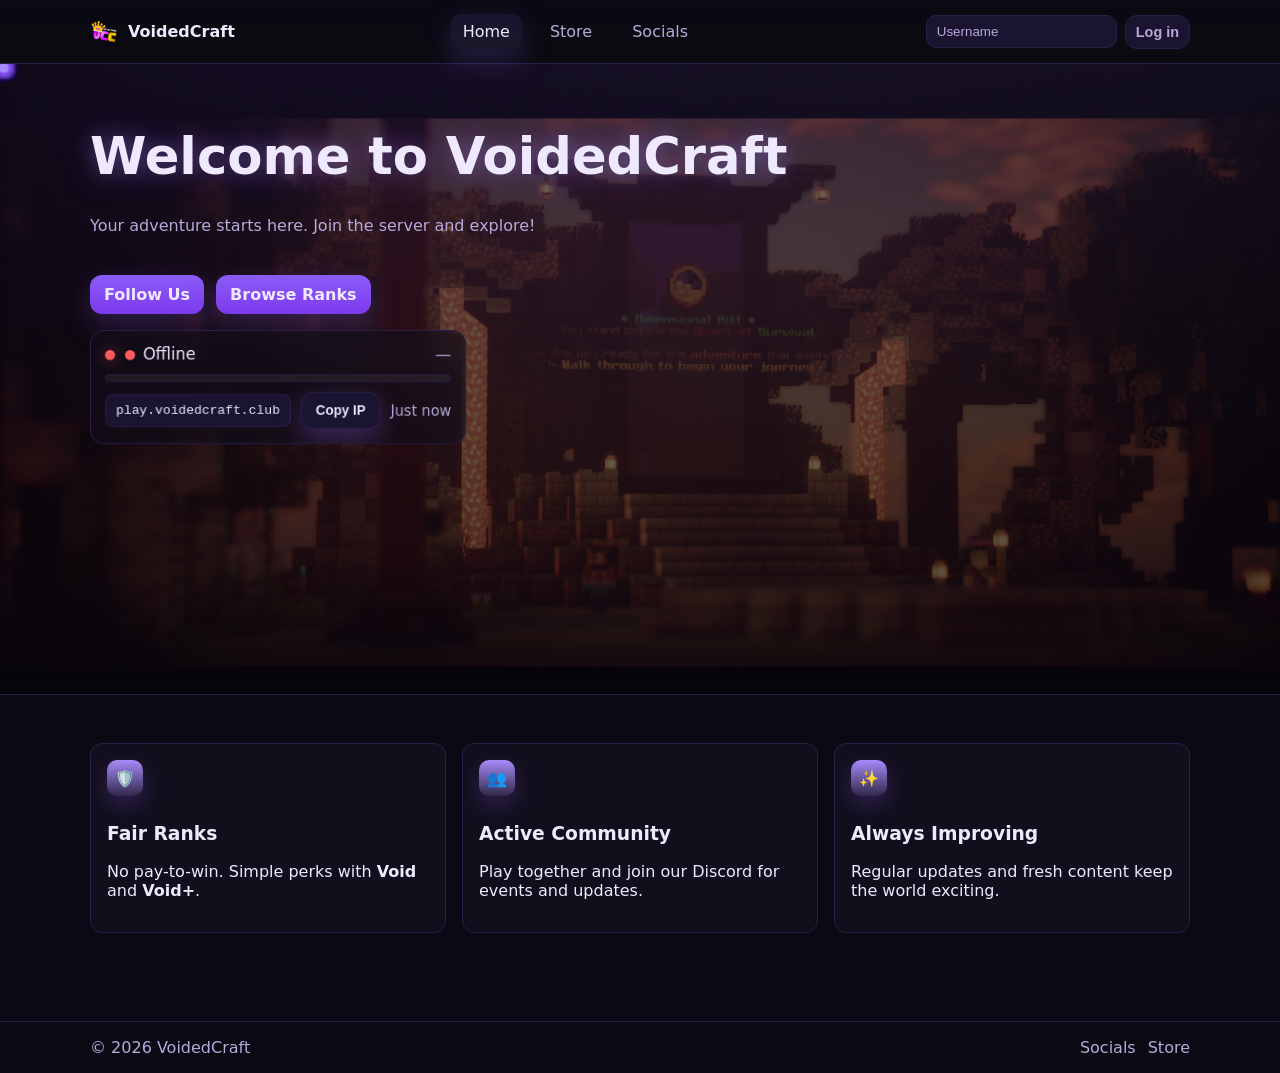
==== index.html @ c45480b8 "Add files via upload" ====
<!doctype html>
<html lang="en">
  <head>
    <meta charset="utf-8" />
    <meta name="viewport" content="width=device-width, initial-scale=1" />
    <title>VoidedCraft • Home</title>
    <meta name="description" content="VoidedCraft Store • Buy ranks and see live server status." />
    <link rel="preconnect" href="https://api.mcsrvstat.us" crossorigin />
    <link rel="stylesheet" href="./assets/styles.css" />
  </head>
  <body>
    <header class="site-header">
      <div class="container header-inner">
        <a class="brand" href="./index.html" aria-label="VoidedCraft Home">
          <span class="brand-mark"><img src="./assets/images/voided.png" alt="VoidedCraft logo" /></span>
          <span class="brand-name">VoidedCraft</span>
        </a>
        <nav class="nav">
          <a href="./index.html" class="nav-link active">Home</a>
          <a href="./store.html" class="nav-link">Store</a>
          <a href="./socials.html" class="nav-link">Socials</a>
        </nav>
  <div id="auth-area" class="auth"></div>
      </div>
    </header>

    <main>
      <section class="hero" style="--hero-image: url('./images/w.png')">
        <div class="container hero-inner">
          <h1 class="glow-title">Welcome to VoidedCraft</h1>
          <p class="subtitle">Your adventure starts here. Join the server and explore!</p>

          <div class="cta-row">
            <a class="btn btn-primary btn-glow" href="./socials.html">Follow Us</a>
            <a class="btn btn-primary btn-glow" href="./store.html">Browse Ranks</a>
          </div>

          <div class="status-card glass">
            <div class="status-top">
              <span class="status-dot" aria-hidden="true"></span>
              <span class="status" id="status-indicator" aria-live="polite">Checking status…</span>
              <span class="spacer"></span>
              <span class="players" id="players-count">0 / 0</span>
            </div>
            <div class="progress" role="progressbar" aria-valuemin="0" aria-valuemax="100" aria-valuenow="0" aria-label="Server capacity">
              <div class="bar" id="server-progress" style="width:0%"></div>
            </div>
            <div class="status-bottom">
              <div class="ip-row">
                <code id="server-ip">play.voidedcraft.club</code>
                <button id="copy-ip" class="btn btn-secondary btn-glow" type="button">Copy IP</button>
              </div>
              <div class="updated" id="last-updated">Just now</div>
            </div>
          </div>
        </div>
        <div class="hero-particles" id="hero-particles" aria-hidden="true"></div>
      </section>

      <section class="features">
        <div class="container features-grid">
          <article class="feature">
            <span class="icon" aria-hidden="true">🛡️</span>
            <h3>Fair Ranks</h3>
            <p>No pay-to-win. Simple perks with <strong>Void</strong> and <strong>Void+</strong>.</p>
          </article>
          <article class="feature">
            <span class="icon" aria-hidden="true">👥</span>
            <h3>Active Community</h3>
            <p>Play together and join our Discord for events and updates.</p>
          </article>
          <article class="feature">
            <span class="icon" aria-hidden="true">✨</span>
            <h3>Always Improving</h3>
            <p>Regular updates and fresh content keep the world exciting.</p>
          </article>
        </div>
      </section>
    </main>

    <footer class="site-footer">
        <div class="container footer-inner">
        <div>© <span id="year"></span> VoidedCraft</div>
        <div class="footer-links">
          <a href="./socials.html">Socials</a>
          <a href="./store.html">Store</a>
        </div>
      </div>
    </footer>

    <script src="./assets/app.js" defer></script>
    <script src="./assets/fluid-motion.js" defer></script>
  </body>
</html>
---- assets/styles.css ----
:root{
  --bg:#0b0913;
  --panel:#120f1d;
  --elev:#1a1430;
  --text:#efe9ff;
  --muted:#b7a9d9;
  --primary:#8b5cf6; /* Purple */
  --primary-600:#7c3aed;
  --primary-700:#6d28d9;
  --accent:#a78bfa; /* Lighter purple for accents */
  --success:#39d98a;
  --danger:#ff5d5d;
  --border:#2a1f47;
  --shadow: 0 10px 30px rgba(139,92,246,.25);
  --hero-image: url('./images/w.png');
  
  /* Fluid motion variables */
  --ease-out-cubic: cubic-bezier(0.33, 1, 0.68, 1);
  --ease-in-out-quart: cubic-bezier(0.76, 0, 0.24, 1);
  --ease-spring: cubic-bezier(0.68, -0.55, 0.265, 1.55);
}
*{box-sizing:border-box}
html{scroll-behavior:smooth}
html,body{margin:0;padding:0;background:var(--bg);color:var(--text);font-family:Inter,ui-sans-serif,system-ui,Segoe UI,Roboto,Helvetica,Arial,Apple Color Emoji,Segoe UI Emoji;}
img{max-width:100%;display:block;transition:transform 0.3s var(--ease-out-cubic), filter 0.3s ease}
a{color:inherit;text-decoration:none;transition:color 0.2s ease}

/* Fluid page transitions */
body{animation:fadeInUp 0.6s var(--ease-out-cubic) both}
@keyframes fadeInUp{
  from{opacity:0;transform:translateY(20px)}
  to{opacity:1;transform:translateY(0)}
}

/* Stagger animations for elements */
.stagger-fade > *{animation:fadeInUp 0.5s var(--ease-out-cubic) both}
.stagger-fade > *:nth-child(1){animation-delay:0.1s}
.stagger-fade > *:nth-child(2){animation-delay:0.2s}
.stagger-fade > *:nth-child(3){animation-delay:0.3s}
.stagger-fade > *:nth-child(4){animation-delay:0.4s}
.stagger-fade > *:nth-child(5){animation-delay:0.5s}

.container{width:min(1100px,92%);margin-inline:auto}

.site-header{position:sticky;top:0;background:linear-gradient(180deg,var(--bg),rgba(11,13,16,.7));backdrop-filter:saturate(1.1) blur(6px);border-bottom:1px solid var(--border);z-index:10;transition:transform 0.3s var(--ease-out-cubic), backdrop-filter 0.3s ease}
.site-header.scrolled{transform:translateY(-2px);backdrop-filter:saturate(1.2) blur(8px)}
.header-inner{display:flex;align-items:center;justify-content:space-between;padding:14px 0}
.brand{display:flex;gap:10px;align-items:center;font-weight:700}
.brand-mark{display:inline-flex;align-items:center;justify-content:center;width:28px;height:28px}
.brand-mark img{display:block;width:100%;height:100%;object-fit:contain}
.nav{display:flex;gap:16px}
.nav-link{padding:8px 12px;border-radius:10px;color:var(--muted);transition:all 0.25s var(--ease-out-cubic);position:relative;overflow:hidden}
.nav-link::before{content:'';position:absolute;top:0;left:-100%;width:100%;height:100%;background:linear-gradient(90deg,transparent,rgba(167,139,250,0.1),transparent);transition:left 0.5s ease;z-index:-1}
.nav-link:hover::before{left:100%}
.nav-link:hover,.nav-link.active{background:linear-gradient(180deg,var(--elev),rgba(167,139,250,.1));color:var(--text);transform:translateY(-2px) scale(1.02);box-shadow:var(--shadow)}

.hero{position:relative;padding:64px 0;min-height:70vh;
  background-image: var(--hero-image), url('./images/w.png');
  background-position: center 35%;
  background-size: cover;
  background-repeat: no-repeat;
  animation:heroParallax 1.2s var(--ease-out-cubic) both;
}
@keyframes heroParallax{
  from{transform:scale(1.05);opacity:0.8}
  to{transform:scale(1);opacity:1}
}
.hero::before{content:"";position:absolute;inset:0;background:
  linear-gradient(180deg,rgba(10,6,16,.55),rgba(10,6,16,.7)),
  radial-gradient(1200px 500px at 20% -10%,rgba(139,92,246,.22),transparent),
  radial-gradient(1200px 500px at 90% -10%,rgba(167,139,250,.18),transparent);
  pointer-events:none}
.hero-inner{position:relative;z-index:1}

@media (min-width: 900px){
  .hero{background-attachment: fixed}
}
.hero-inner{display:flex;flex-direction:column;gap:16px;align-items:flex-start}
.hero-inner > *{animation:slideInLeft 0.8s var(--ease-out-cubic) both}
.hero-inner > *:nth-child(1){animation-delay:0.2s}
.hero-inner > *:nth-child(2){animation-delay:0.4s}
.hero-inner > *:nth-child(3){animation-delay:0.6s}
@keyframes slideInLeft{
  from{opacity:0;transform:translateX(-30px)}
  to{opacity:1;transform:translateX(0)}
}
.subtitle{color:var(--muted)}
.accent{color:var(--accent)}

/* Home hero enhancements */
.glow-title{font-size:clamp(2rem,4vw,3.2rem);line-height:1.1;margin:0;
  text-shadow:0 0 20px rgba(167,139,250,.35), 0 0 40px rgba(139,92,246,.25);
}
.btn-glow{box-shadow:0 12px 28px rgba(139,92,246,.4), inset 0 0 12px rgba(255,255,255,.08)}
.btn-glow:hover{box-shadow:0 18px 40px rgba(139,92,246,.5), inset 0 0 16px rgba(255,255,255,.12)}

.ip-box{background:rgba(18,15,29,.6);backdrop-filter:blur(6px);border:1px solid var(--border);
  border-radius:12px;padding:10px;display:flex;flex-direction:column;gap:8px;max-width:420px}
.ip-box code{background:var(--elev);}
.status-line{display:flex;gap:10px;align-items:center;color:var(--muted);font-size:.95rem}

/* Modern server status card */
.status-card.glass{background:rgba(18,15,29,.55);backdrop-filter:blur(8px);border:1px solid var(--border);
  border-radius:14px;padding:14px;display:flex;flex-direction:column;gap:10px;max-width:520px;position:relative;overflow:hidden}
.status-card.glass::after{content:"";position:absolute;inset:-1px;border-radius:inherit;padding:1px;background:linear-gradient(135deg,rgba(139,92,246,.25),rgba(167,139,250,.15),transparent);
  -webkit-mask:linear-gradient(#000 0 0) content-box, linear-gradient(#000 0 0);mask:linear-gradient(#000 0 0) content-box, linear-gradient(#000 0 0);-webkit-mask-composite:xor;mask-composite:exclude;opacity:.35;pointer-events:none}
.status-top{display:flex;align-items:center;gap:10px}
.status-top .spacer{flex:1}
.status-dot{width:10px;height:10px;border-radius:999px;background:var(--muted);box-shadow:0 0 12px rgba(0,0,0,.3)}
.status-dot.online{background:var(--success);box-shadow:0 0 14px rgba(57,217,138,.65)}
.status-dot.offline{background:var(--danger);box-shadow:0 0 14px rgba(255,93,93,.55)}
.progress{height:8px;background:rgba(255,255,255,0.06);border:1px solid var(--border);border-radius:999px;overflow:hidden}
.progress .bar{height:100%;width:0;background:linear-gradient(90deg,var(--primary),var(--accent));box-shadow:0 6px 18px rgba(139,92,246,.45) inset;transition:width .6s var(--ease-in-out-quart)}
.status-bottom{display:flex;align-items:center;justify-content:space-between;gap:10px}
.status-bottom .ip-row{display:flex;align-items:center;gap:10px}
.status-bottom code{background:var(--elev)}
.status-bottom .btn.btn-secondary{box-shadow:0 10px 26px rgba(139,92,246,.3)}
.status-bottom .btn.btn-secondary:hover{box-shadow:0 14px 34px rgba(139,92,246,.45)}

/* Hero particles */
.hero{position:relative;overflow:hidden}
.hero-particles{position:absolute;inset:0;pointer-events:none;z-index:0}
.hero .hero-inner{position:relative;z-index:1}
.particle{position:absolute;width:8px;height:8px;border-radius:2px;background:rgba(167,139,250,0.6);
  box-shadow:0 0 10px rgba(139,92,246,.6);opacity:.7;animation:floatParticle linear infinite}
@keyframes floatParticle{from{transform:translate(var(--x,0), 100vh) scale(var(--s,1));}
  to{transform:translate(calc(var(--x,0) + var(--dx, 0px)), -10vh) scale(var(--s,1));opacity:0}}

/* Store hero header and particles */
.store-hero-header{max-width:760px;margin-inline:auto;margin-top:40px;margin-bottom:16px;text-align:center}
.store-hero .hero-cta{justify-content:center}
.store-hero-particles{position:absolute;inset:0;pointer-events:none;z-index:0}
.store-hero .container{position:relative;z-index:1}

.server-card{margin-top:14px;background:var(--panel);border:1px solid var(--border);border-radius:14px;padding:14px;display:flex;flex-direction:column;gap:10px;min-width:280px;transition:all 0.3s var(--ease-out-cubic);position:relative;overflow:hidden}
.server-card::before{content:'';position:absolute;top:0;left:0;right:0;bottom:0;background:linear-gradient(135deg,rgba(139,92,246,0.05),rgba(167,139,250,0.05));opacity:0;transition:opacity 0.3s ease;z-index:0}
.server-card > *{position:relative;z-index:1}
.server-card:hover{transform:translateY(-5px) scale(1.02);box-shadow:0 20px 50px rgba(139,92,246,.3);border-color:var(--primary)}
.server-card:hover::before{opacity:1}
.server-row{display:flex;gap:12px;align-items:center;justify-content:space-between}
.status{display:inline-flex;gap:8px;align-items:center}
.status::before{content:"";width:10px;height:10px;border-radius:999px;background:var(--muted);display:inline-block}
.status.online::before{background:var(--success)}
.status.offline::before{background:var(--danger)}
.players{color:var(--muted)}
.ip-row{display:flex;gap:10px;align-items:center}
code{background:var(--elev);padding:8px 10px;border-radius:8px;border:1px solid var(--border)}
.updated{color:var(--muted);font-size:.9rem}

.cta-row{display:flex;gap:12px;margin-top:8px}
.btn{cursor:pointer;border:none;border-radius:12px;padding:10px 14px;font-weight:700;color:var(--text);transition:all 0.25s var(--ease-out-cubic);position:relative;overflow:hidden}
.btn::before{content:'';position:absolute;top:50%;left:50%;width:0;height:0;background:rgba(255,255,255,0.1);border-radius:50%;transition:all 0.4s ease;transform:translate(-50%,-50%)}
.btn:hover::before{width:300px;height:300px}
.btn-primary{background:linear-gradient(180deg,var(--primary),var(--primary-600));box-shadow:var(--shadow)}
.btn-primary:hover{transform:translateY(-3px) scale(1.05);box-shadow:0 15px 40px rgba(139,92,246,.4)}
.btn-accent{background:linear-gradient(180deg,var(--accent),#c4b5fd);color:#14072d;box-shadow:0 8px 26px rgba(167,139,250,.35)}
.btn-accent:hover{transform:translateY(-3px) scale(1.05)}
.btn-secondary{background:var(--elev);border:1px solid var(--border)}
.btn-secondary:hover{transform:translateY(-3px) scale(1.05);box-shadow:var(--shadow)}
.btn-ghost{background:transparent;border:1px solid var(--border)}
.btn-ghost:hover{transform:translateY(-3px) scale(1.05);box-shadow:var(--shadow)}
.btn:active{transform:translateY(0) scale(0.98);transition:all 0.1s ease}

.features{padding:48px 0;border-top:1px solid var(--border)}
.features-grid{display:grid;grid-template-columns:repeat(auto-fit,minmax(220px,1fr));gap:16px}
.feature{background:var(--panel);border:1px solid var(--border);border-radius:12px;padding:16px;transition:transform 0.25s var(--ease-out-cubic), box-shadow .35s ease, border-color .25s ease;position:relative;overflow:hidden}
.feature::after{content:'';position:absolute;top:-50%;left:-50%;width:200%;height:200%;background:conic-gradient(from 0deg,transparent,rgba(139,92,246,0.12),transparent);opacity:0;transition:opacity 0.5s ease;animation:rotate 6s linear infinite;transform-origin:center}
.feature:hover{transform:translateY(-6px) scale(1.03);box-shadow:0 22px 54px rgba(139,92,246,.28);border-color:var(--primary)}
.feature:hover::after{opacity:1}
.feature .icon{display:inline-flex;align-items:center;justify-content:center;width:36px;height:36px;border-radius:10px;margin-bottom:8px;background:linear-gradient(180deg,var(--accent),rgba(167,139,250,.2));color:#14072d;box-shadow:0 8px 22px rgba(139,92,246,.25)}
@keyframes rotate{
  from{transform:rotate(0deg)}
  to{transform:rotate(360deg)}
}

.site-footer{border-top:1px solid var(--border);margin-top:40px}
.footer-inner{display:flex;align-items:center;justify-content:space-between;padding:16px 0;color:var(--muted)}
.footer-links{display:flex;gap:12px}

/* Store page: remove top/bottom bars around the hero */
.store-page .site-header{background:transparent;border-bottom:none}
.store-page .site-footer{margin-top:0;border-top:none}

.store-hero{position:relative;padding:0;min-height:calc(100vh + 2px);
  background-image: var(--store-hero-image), url('./images/bhoot.png');
  background-position: center center;
  background-size: cover, cover;
  background-repeat: no-repeat;
  border-bottom:none
}
.store-hero::before{content:"";position:absolute;inset:0;background:
  linear-gradient(180deg,rgba(10,6,16,.55),rgba(10,6,16,.7));pointer-events:none}
.store-hero > .container{position:relative;z-index:1;min-height:inherit;display:flex;flex-direction:column;justify-content:flex-end}
.store-hero.top > .container{justify-content:center;gap:22px;padding-top:0;padding-bottom:0}
.store-hero .product-grid.on-hero{position:static;left:auto;bottom:auto;transform:none;padding-left:0}
.products{padding-bottom:48px}
.product-grid{display:grid;grid-template-columns:repeat(auto-fit,minmax(260px,1fr));gap:16px}
.product-grid.on-hero{margin-top:0;padding-bottom:0;margin-bottom:12vh;align-self:flex-start;grid-template-columns:1fr;gap:12px;width:min(320px,90%)}

/* Store hero header (revamp) */
.hero-header{display:flex;flex-direction:column;gap:10px;max-width:720px;margin-bottom:20px}
.hero-header h1{margin:0}
.pill{display:inline-block;background:rgba(167,139,250,0.15);border:1px solid var(--border);color:var(--accent);padding:6px 10px;border-radius:999px;font-weight:700;font-size:.85rem}
.hero-cta{display:flex;gap:10px;margin-top:6px}

/* Prevent scroll on the store page when hero fills viewport */
.store-page{height:100%}
.store-page .site-footer{margin-top:0}
.store-page .store-hero{min-height:calc(100vh - 56px)}
.product-card{position:relative;background:var(--panel);border:1px solid var(--border);border-radius:14px;padding:18px;display:flex;flex-direction:column;gap:10px;transition:all 0.4s var(--ease-out-cubic);overflow:hidden}
.product-card::before{content:'';position:absolute;top:0;left:-100%;width:100%;height:100%;background:linear-gradient(90deg,transparent,rgba(139,92,246,0.1),transparent);transition:left 0.6s ease;z-index:0}
.product-card > *{position:relative;z-index:1}
.product-card:hover{transform:translateY(-8px) scale(1.03);box-shadow:0 25px 60px rgba(139,92,246,.35);border-color:var(--primary)}
.product-card:hover::before{left:100%}
.product-card.featured{animation:pulse 2s ease-in-out infinite}
@keyframes pulse{
  0%, 100%{box-shadow:0 0 0 0 rgba(139,92,246,0.4)}
  50%{box-shadow:0 0 0 10px rgba(139,92,246,0)}
}
.product-card .price{font-size:1.6rem}
.product-card .benefits{margin:0;padding-left:18px;color:var(--muted)}
.product-card.featured{outline:none}
.product-card .badge{position:absolute;top:10px;right:10px;background:var(--accent);color:#06140c;border-radius:999px;padding:4px 10px;font-size:.8rem;font-weight:700}

/* Smaller, vertical layout for cards placed on the store hero */
.product-grid.on-hero .product-card{padding:14px;border-radius:12px}
.product-grid.on-hero .product-card h3{font-size:1.1rem}
.product-grid.on-hero .product-card .price{font-size:1.2rem}
.product-grid.on-hero .product-card .benefits{font-size:.95rem}

/* Pricing section */
.pricing{padding:40px 0;border-top:1px solid var(--border);background:linear-gradient(180deg,rgba(26,20,48,.4),rgba(26,20,48,0));
  position:relative;z-index:2;margin-top:clamp(-140px,-16vh,-80px)
}
.pricing.in-hero{margin-top:0;border-top:none;background:transparent}
.pricing.in-hero .container{padding:0}
.pricing.in-hero .pricing-grid{max-width:980px;margin:0 auto;grid-template-columns:repeat(auto-fit,minmax(220px,1fr))}
.pricing.in-hero .pricing-grid{gap:12px}
.pricing.in-hero .tier-card{padding:12px;border-radius:16px;
  background:rgba(18,15,29,.45);backdrop-filter:blur(8px);
}
.pricing.in-hero .tier-price{font-size:1.3rem}
.pricing.in-hero .tier-head h3{font-size:1rem}
.pricing.in-hero .tier-perks{font-size:.95rem}
.pricing.in-hero .btn{padding:8px 12px;font-size:.9rem}
.pricing-grid{display:grid;grid-template-columns:repeat(auto-fit,minmax(240px,1fr));gap:16px}
.tier-card{background:var(--panel);border:1px solid var(--border);border-radius:16px;padding:16px;display:flex;flex-direction:column;gap:12px;transition:transform .25s var(--ease-out-cubic), box-shadow .35s ease, border-color .25s ease;position:relative;overflow:hidden;will-change:transform}
/* Gentle floating idle animation */
.tier-card{animation:floaty 8s ease-in-out infinite}
@keyframes floaty{
  0%{transform:translateY(0)}
  50%{transform:translateY(-3px)}
  100%{transform:translateY(0)}
}
/* Pause float when interacting */
.tier-card:hover,.tier-card:focus-within{animation-play-state:paused}
/* Hex variant */
.tier-card.hex{border-radius:0;clip-path:polygon(25% 0%, 75% 0%, 100% 50%, 75% 100%, 25% 100%, 0% 50%)}
/* Animated gradient border glow */
.tier-card::after{content:"";position:absolute;inset:-1px;border-radius:inherit;padding:1px;background:conic-gradient(from 0deg, rgba(167,139,250,.0), rgba(139,92,246,.35), rgba(167,139,250,.0));-webkit-mask:linear-gradient(#000 0 0) content-box, linear-gradient(#000 0 0);mask:linear-gradient(#000 0 0) content-box, linear-gradient(#000 0 0);-webkit-mask-composite: xor;mask-composite: exclude;animation:spin 8s linear infinite;opacity:.22;pointer-events:none}
/* Subtle sheen on hover */
.tier-card::before{content:"";position:absolute;top:0;bottom:0;left:-120%;right:auto;width:60%;background:linear-gradient(120deg, rgba(255,255,255,0), rgba(255,255,255,0.03), rgba(255,255,255,0));transform:skewX(-20deg);transition:transform 1.2s ease, left 1.2s ease;pointer-events:none}
.tier-card:hover::before{left:120%}
.tier-card.hex::after{clip-path:polygon(25% 0%, 75% 0%, 100% 50%, 75% 100%, 25% 100%, 0% 50%)}
@keyframes spin{to{transform:rotate(360deg)}}
/* Hover glow */
.tier-card:hover{box-shadow:0 18px 44px rgba(139,92,246,.32);border-color:var(--primary);transform:translateY(-6px) scale(1.03)}

/* Tilt elements shouldn't also apply hover translate to avoid conflict; handled by JS */
[data-tilt]:hover{transform:none}

/* Respect reduced motion */
@media (prefers-reduced-motion: reduce){
  .tier-card{animation:none}
  .tier-card::after{animation:none}
}

/* --- Store page animations & effects --- */
/* Entrance reveal for tier cards */
.store-page .tier-card.reveal{opacity:0;transform:translateY(16px);filter:saturate(.9)}
.store-page .tier-card.reveal.show{animation:fadeInUp .5s var(--ease-out-cubic) both}
.store-page .pricing-grid > .tier-card.reveal:nth-child(1).show{animation-delay:.05s}
.store-page .pricing-grid > .tier-card.reveal:nth-child(2).show{animation-delay:.15s}
.store-page .pricing-grid > .tier-card.reveal:nth-child(3).show{animation-delay:.25s}
.store-page .pricing-grid > .tier-card.reveal:nth-child(4).show{animation-delay:.35s}

/* Stronger hover scale + glow on store */
.store-page .tier-card:hover{transform:translateY(-6px) scale(1.05);box-shadow:0 26px 60px rgba(139,92,246,.38)}

/* Buttons gradient sweep hover */
.store-page .btn-primary,
.store-page .btn-accent{
  background-size:200% 100%;
  background-position:0% 0%;
  transition:background-position .4s var(--ease-in-out-quart), transform .25s var(--ease-out-cubic), box-shadow .3s ease;
}
.store-page .btn-primary:hover,
.store-page .btn-accent:hover{background-position:100% 0%}

/* Click bounce animation (triggered by .is-bouncing class) */
@keyframes clickBounce{0%{transform:translateY(0) scale(1)}40%{transform:translateY(-2px) scale(0.98)}100%{transform:translateY(0) scale(1)}}
.store-page .btn.is-bouncing{animation:clickBounce .35s var(--ease-spring)}

/* Typing + fade-in effect for store hero title and subtitle */
.store-page .store-hero-header .glow-title,
.store-page .store-hero-header .subtitle{opacity:0}
.store-page .store-hero-header .typed-in{opacity:1;transition:opacity .4s ease}
.store-page .store-hero-header .typing-caret{border-right:2px solid var(--accent)}

/* Gentle pulse for tier prices */
@keyframes pricePulse{0%,100%{text-shadow:0 0 0 rgba(167,139,250,0)}50%{text-shadow:0 0 12px rgba(167,139,250,.6)}}
.store-page .tier-price{animation:pricePulse 5s ease-in-out infinite}

/* Rank-specific accents */
.tier-card.player::after{background:conic-gradient(from 0deg, rgba(183,169,217,0), rgba(183,169,217,.35), rgba(183,169,217,0))}
.tier-card.void::after{background:conic-gradient(from 0deg, rgba(167,139,250,0), rgba(167,139,250,.45), rgba(167,139,250,0))}
.tier-card.void-plus::after{background:conic-gradient(from 0deg, rgba(255,215,0,0), rgba(255,215,0,.55), rgba(255,215,0,0))}

/* Tier header and icon */
.tier-head{display:flex;align-items:center;gap:10px}
.tier-icon{display:inline-flex;align-items:center;justify-content:center;width:32px;height:32px;border-radius:8px;background:linear-gradient(180deg, var(--elev), rgba(167,139,250,0.15));box-shadow:0 6px 14px rgba(0,0,0,.25);font-size:18px}
.void .tier-icon{background:linear-gradient(180deg, var(--accent), rgba(167,139,250,0.25));color:#14072d}
.void-plus .tier-icon{background:linear-gradient(180deg, #ffd700, #ffed9a);color:#14072d}
.tier-card.highlight{outline:2px solid rgba(139,92,246,.25)}
.tier-card.pro{outline:2px solid rgba(167,139,250,.25)}
.tier-head h3{margin:0}
.tier-price{font-size:1.6rem;font-weight:800}
.tier-perks{margin:0;padding-left:0;color:var(--muted);list-style:none;display:flex;flex-direction:column;gap:6px}
.tier-perks li{position:relative;padding-left:22px}
.tier-perks li::before{content:"✔";position:absolute;left:0;top:0;color:var(--success)}

/* Themed backgrounds */
.pricing.in-hero .tier-card.player{background:linear-gradient(180deg, rgba(34,34,42,.6), rgba(20,20,28,.45)); border-color:rgba(120,120,140,.3)}
.pricing.in-hero .tier-card.void{background:radial-gradient(1200px 400px at -20% 10%, rgba(167,139,250,.12), transparent), rgba(18,15,29,.5)}
.pricing.in-hero .tier-card.void-plus{background:linear-gradient(180deg, rgba(255,215,0,.08), rgba(18,15,29,.5)); border-color:rgba(255,215,0,.35)}

/* Stronger hover on rank buttons */
.pricing .btn:hover{transform:translateY(-4px) scale(1.06);box-shadow:0 14px 36px rgba(139,92,246,.35)}

/* Comparison section */
.comparison{padding:36px 0;border-top:1px solid var(--border)}
.comparison.in-hero{border-top:none}
.comparison h2{margin-top:0;margin-bottom:14px}
.comparison-grid{display:grid;gap:8px}
.compare-row{display:grid;grid-template-columns:2fr 1fr 1fr 1fr;background:rgba(18,15,29,.5);backdrop-filter:blur(6px);border:1px solid var(--border);border-radius:12px;padding:12px;align-items:center;position:relative;overflow:hidden}
.compare-row.header{background:linear-gradient(180deg,var(--elev),rgba(167,139,250,0.08));font-weight:700}
.compare-row .col{color:var(--text)}
.compare-row .feature{color:var(--muted)}
.compare-row .voidplus-col{position:relative}
.compare-row .voidplus-col::after{content:"";position:absolute;inset:-1px;z-index:-1;background:radial-gradient(600px 120px at center, rgba(167,139,250,.16), transparent);opacity:.8}

/* FAQ */
.faq{padding:36px 0;border-top:1px solid var(--border)}
.faq.in-hero{border-top:none}
.faq h2{margin-top:0;margin-bottom:14px}
.faq-list{display:grid;gap:10px}
.faq-item{background:var(--panel);border:1px solid var(--border);border-radius:12px;overflow:hidden}
.faq-q{width:100%;text-align:left;padding:14px 16px;background:transparent;color:var(--text);border:none;font-weight:700;display:flex;justify-content:space-between;align-items:center;cursor:pointer}
.faq-q[aria-expanded="true"]{background:linear-gradient(180deg,var(--elev),rgba(167,139,250,0.08))}
.faq-a{padding:0 16px 14px 16px;color:var(--muted)}

@media (max-width:900px){
  .compare-row{grid-template-columns:1.2fr .9fr .9fr .9fr}
}

.social-grid{display:grid;grid-template-columns:repeat(auto-fit,minmax(260px,1fr));gap:16px;margin-top:16px;justify-content:center;max-width:800px;margin-left:auto;margin-right:auto}
.social-card{display:flex;gap:12px;align-items:center;background:var(--panel);border:1px solid var(--border);border-radius:14px;padding:16px;color:var(--text);transition:all 0.3s var(--ease-out-cubic);position:relative;overflow:hidden}
.social-card::before{content:'';position:absolute;inset:0;background:linear-gradient(45deg,rgba(139,92,246,0.05),rgba(167,139,250,0.05));opacity:0;transition:opacity 0.3s ease}
.social-card{justify-content:space-between;flex-wrap:wrap}
.social-card:hover{transform:translateY(-5px) scale(1.03);box-shadow:0 20px 50px rgba(139,92,246,.25);border-color:var(--primary)}
.social-card:hover::before{opacity:1}
.social-card .icon{transition:transform 0.3s var(--ease-spring)}
.social-card:hover .icon{transform:scale(1.1) rotate(5deg)}
.social-card .icon{display:inline-flex;align-items:center;justify-content:center;width:28px;height:28px}
.social-card .icon svg{width:100%;height:100%;fill:var(--text);opacity:.9}
.social-card .icon img{display:block;width:100%;height:100%;object-fit:contain;filter:drop-shadow(0 2px 6px rgba(0,0,0,.25))}

/* CTA button placement inside cards */
.social-card .cta-btn{margin-left:auto}

/* Themed social cards */
.social-card.discord{background:linear-gradient(180deg, rgba(88,101,242,.08), rgba(18,15,29,.7)), var(--panel);border-color:rgba(88,101,242,.35)}
.social-card.discord:hover{box-shadow:0 22px 60px rgba(88,101,242,.35);border-color:#5865F2}

.social-card.instagram{background:linear-gradient(180deg, rgba(253,29,29,.10), rgba(245,133,41,.08), rgba(214,41,118,.10)), var(--panel);border-color:rgba(221,42,123,.35)}
.social-card.instagram:hover{box-shadow:0 22px 60px rgba(221,42,123,.38), 0 12px 30px rgba(245,133,41,.25);border-color:#dd2a7b}

.social-card.youtube{background:linear-gradient(180deg, rgba(255,0,0,.10), rgba(18,15,29,.7)), var(--panel);border-color:rgba(255,0,0,.35)}
.social-card.youtube:hover{box-shadow:0 22px 60px rgba(255,0,0,.35);border-color:#ff0000}

/* Themed buttons for platforms */
.btn-instagram{background:linear-gradient(90deg,#f58529,#dd2a7b,#8134af);box-shadow:0 14px 34px rgba(221,42,123,.35), inset 0 0 12px rgba(255,255,255,.08)}
.btn-instagram:hover{transform:translateY(-3px) scale(1.05);box-shadow:0 18px 44px rgba(221,42,123,.5), inset 0 0 16px rgba(255,255,255,.12)}

.btn-youtube{background:linear-gradient(180deg,#ff0000,#cc0000);box-shadow:0 14px 34px rgba(255,0,0,.4), inset 0 0 12px rgba(255,255,255,.08)}
.btn-youtube:hover{transform:translateY(-3px) scale(1.05);box-shadow:0 18px 44px rgba(255,0,0,.55), inset 0 0 16px rgba(255,255,255,.12)}

.small{font-size:.9rem;color:var(--muted)}

/* Auth area (username-only login) */
#auth-area.auth{display:flex;align-items:center;gap:10px;margin-left:10px}
.auth-form{display:flex;align-items:center;gap:8px}
.auth-logged{display:flex;align-items:center;gap:8px}
.auth-logged .greet{color:var(--muted)}
.input{background:var(--elev);border:1px solid var(--border);color:var(--text);border-radius:10px;padding:8px 10px;min-width:180px;outline:none;transition:border-color .2s ease, box-shadow .2s ease}
.input::placeholder{color:var(--muted)}
.input:focus{border-color:var(--accent);box-shadow:0 0 0 3px rgba(167,139,250,0.12)}
.btn.small{padding:8px 10px;font-size:.9rem}

@media (max-width:720px){
  .header-inner{gap:8px}
  .nav{gap:8px}
  #auth-area.auth{gap:8px;margin-left:6px}
  .input{min-width:130px;padding:8px 10px}
}

@media (max-width: 640px){
  .product-grid.on-hero{margin-bottom:4vh}
}

/* Socials page specific styling */
.socials{
  padding:48px 0;
}

.socials .social-grid{
  margin-top:0;
}

/* Hero socials styling */
.socials-hero{
  position:relative;
  padding:24px 0 32px;
  min-height:60vh;
  background-image: var(--socials-hero-image), url('./images/w.png');
  background-position: center 35%;
  background-size: cover;
  background-repeat: no-repeat;
  overflow:hidden;
}

.socials-hero::before{
  content:"";
  position:absolute;
  inset:0;
  background:
    linear-gradient(180deg,rgba(10,6,16,.55),rgba(10,6,16,.75)),
    radial-gradient(1200px 500px at 20% -10%,rgba(139,92,246,.18),transparent),
    radial-gradient(1200px 500px at 90% -10%,rgba(167,139,250,.14),transparent);
  pointer-events:none;
}

.socials-hero > .container{
  position:relative;
  z-index:1;
  min-height:inherit;
  display:flex;
  flex-direction:column;
  justify-content:flex-start;
  padding-top:64px;
  padding-bottom:32px;
}

.hero-socials{
  margin-top:32px;
  max-width:900px;
}

.socials-hero .hero-inner{
  justify-content:flex-start;
  align-items:flex-start;
  text-align:left;
}

/* Discord CTA button */
.btn-lg{padding:14px 20px;font-size:1.05rem;border-radius:14px}
.btn-discord{
  background:linear-gradient(180deg,#5865F2,#4954d8);
  box-shadow:0 14px 34px rgba(88,101,242,.4), inset 0 0 12px rgba(255,255,255,.08);
}
.btn-discord:hover{
  transform:translateY(-3px) scale(1.05);
  box-shadow:0 18px 44px rgba(88,101,242,.5), inset 0 0 16px rgba(255,255,255,.12);
}


/* end of file */
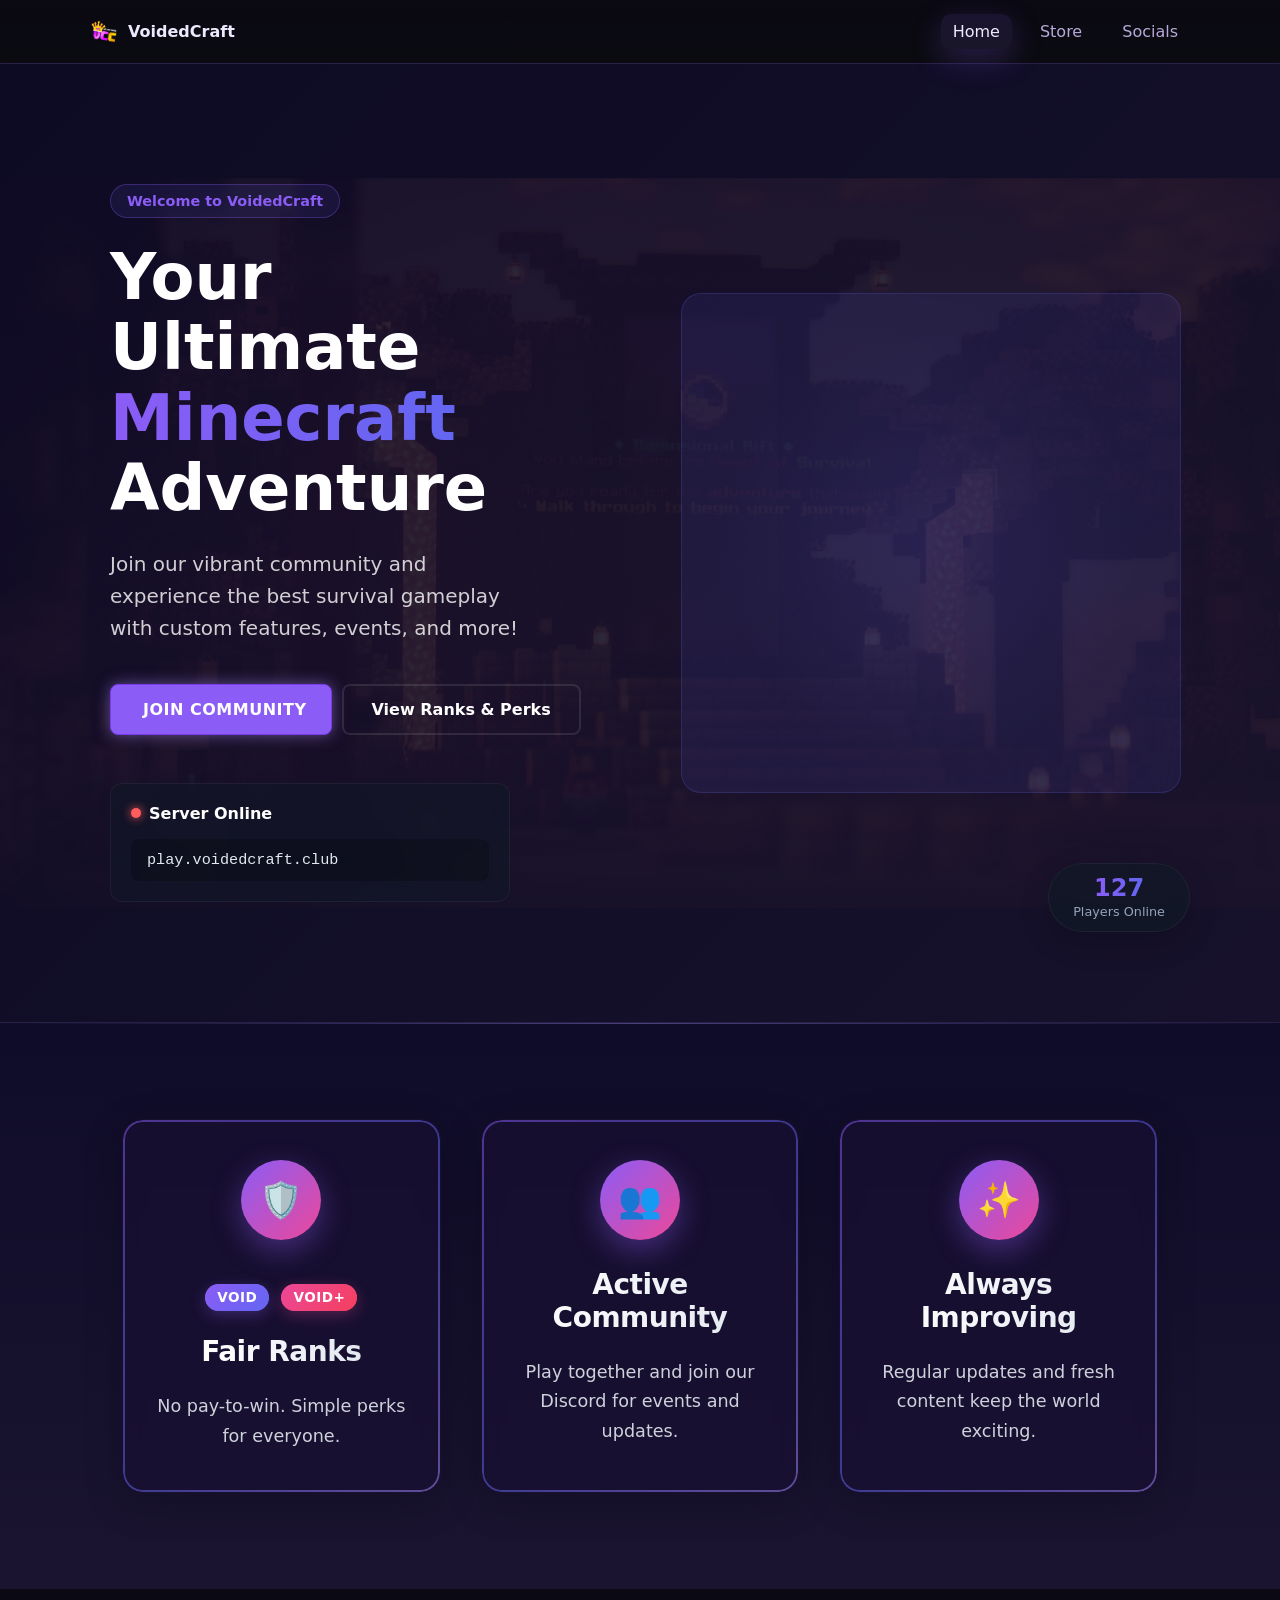
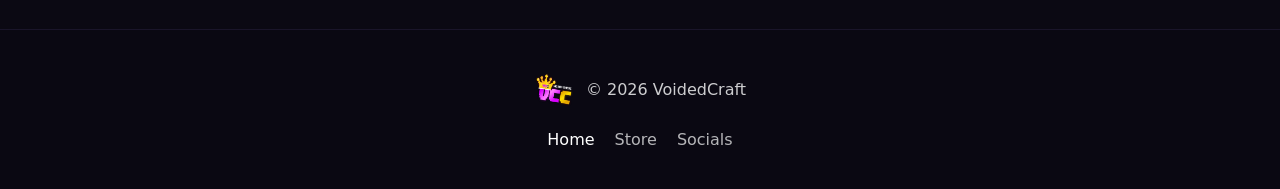
==== commit 154fd6cc: "Add files via upload" ====
--- a/index.html
+++ b/index.html
@@ -20,49 +20,75 @@
           <a href="./store.html" class="nav-link">Store</a>
           <a href="./socials.html" class="nav-link">Socials</a>
         </nav>
-  <div id="auth-area" class="auth"></div>
       </div>
     </header>
 
     <main>
-      <section class="hero" style="--hero-image: url('./images/w.png')">
-        <div class="container hero-inner">
-          <h1 class="glow-title">Welcome to VoidedCraft</h1>
-          <p class="subtitle">Your adventure starts here. Join the server and explore!</p>
-
-          <div class="cta-row">
-            <a class="btn btn-primary btn-glow" href="./socials.html">Follow Us</a>
-            <a class="btn btn-primary btn-glow" href="./store.html">Browse Ranks</a>
-          </div>
-
-          <div class="status-card glass">
-            <div class="status-top">
-              <span class="status-dot" aria-hidden="true"></span>
-              <span class="status" id="status-indicator" aria-live="polite">Checking status…</span>
-              <span class="spacer"></span>
-              <span class="players" id="players-count">0 / 0</span>
+      <section class="modern-hero">
+        <div class="hero-bg-overlay"></div>
+        <div class="container">
+          <div class="hero-grid">
+            <div class="hero-content">
+              <div class="badge">Welcome to VoidedCraft</div>
+              <h1 class="hero-title">
+                <span class="title-line">Your Ultimate</span>
+                <span class="title-line highlight">Minecraft</span>
+                <span class="title-line">Adventure</span>
+              </h1>
+              <p class="hero-subtitle">
+                Join our vibrant community and experience the best survival gameplay with custom features, events, and more!
+              </p>
+              
+              <div class="hero-cta">
+                <a href="./socials.html" class="btn btn-primary">
+                  <i class="icon-discord"></i> Join Community
+                </a>
+                <a href="./store.html" class="btn btn-outline">
+                  View Ranks & Perks
+                </a>
+              </div>
+              
+              <div class="server-status">
+                <div class="server-status-badge">
+                  <span class="status-dot"></span>
+                  <span class="status-text" id="status-indicator">Server Online</span>
+                </div>
+                <div class="server-ip">
+                  <span>play.voidedcraft.club</span>
+                  <button class="copy-btn" data-clipboard-text="play.voidedcraft.club">
+                    <i class="icon-copy"></i>
+                  </button>
+                </div>
+              </div>
             </div>
-            <div class="progress" role="progressbar" aria-valuemin="0" aria-valuemax="100" aria-valuenow="0" aria-label="Server capacity">
-              <div class="bar" id="server-progress" style="width:0%"></div>
-            </div>
-            <div class="status-bottom">
-              <div class="ip-row">
-                <code id="server-ip">play.voidedcraft.club</code>
-                <button id="copy-ip" class="btn btn-secondary btn-glow" type="button">Copy IP</button>
+            
+            <div class="hero-visual">
+              <div class="hero-image">
+                <div class="hero-glow"></div>
               </div>
-              <div class="updated" id="last-updated">Just now</div>
+              <div class="player-count">
+                <div class="players-online">
+                  <span class="count">127</span>
+                  <span class="label">Players Online</span>
+                </div>
+              </div>
             </div>
           </div>
         </div>
-        <div class="hero-particles" id="hero-particles" aria-hidden="true"></div>
       </section>
 
       <section class="features">
         <div class="container features-grid">
           <article class="feature">
-            <span class="icon" aria-hidden="true">🛡️</span>
+            <div class="rank-container">
+              <span class="icon" aria-hidden="true">🛡️</span>
+              <div class="rank-badges">
+                <span class="rank-badge void">Void</span>
+                <span class="rank-badge void-plus">Void+</span>
+              </div>
+            </div>
             <h3>Fair Ranks</h3>
-            <p>No pay-to-win. Simple perks with <strong>Void</strong> and <strong>Void+</strong>.</p>
+            <p>No pay-to-win. Simple perks for everyone.</p>
           </article>
           <article class="feature">
             <span class="icon" aria-hidden="true">👥</span>
@@ -79,11 +105,15 @@
     </main>
 
     <footer class="site-footer">
-        <div class="container footer-inner">
-        <div>© <span id="year"></span> VoidedCraft</div>
+      <div class="container footer-inner">
+        <div class="footer-brand">
+          <img src="./assets/images/voided.png" alt="VoidedCraft" class="footer-logo" width="40" height="40" />
+          <div>© <span id="year"></span> VoidedCraft</div>
+        </div>
         <div class="footer-links">
+          <a href="./index.html" class="active">Home</a>
+          <a href="./store.html">Store</a>
           <a href="./socials.html">Socials</a>
-          <a href="./store.html">Store</a>
         </div>
       </div>
     </footer>
--- a/assets/styles.css
+++ b/assets/styles.css
@@ -65,11 +65,24 @@
   from{transform:scale(1.05);opacity:0.8}
   to{transform:scale(1);opacity:1}
 }
-.hero::before{content:"";position:absolute;inset:0;background:
-  linear-gradient(180deg,rgba(10,6,16,.55),rgba(10,6,16,.7)),
-  radial-gradient(1200px 500px at 20% -10%,rgba(139,92,246,.22),transparent),
-  radial-gradient(1200px 500px at 90% -10%,rgba(167,139,250,.18),transparent);
-  pointer-events:none}
+.hero::before {
+  content: '';
+  position: absolute;
+  inset: 0;
+  background: 
+    linear-gradient(180deg, rgba(10, 6, 16, 0.7), rgba(10, 6, 16, 0.8)),
+    radial-gradient(1200px 500px at 20% -10%, rgba(139, 92, 246, 0.25), transparent 60%),
+    radial-gradient(1000px 400px at 80% 20%, rgba(99, 102, 241, 0.2), transparent 60%),
+    radial-gradient(800px 300px at 50% 80%, rgba(167, 139, 250, 0.15), transparent 70%);
+  pointer-events: none;
+  animation: gradientShift 15s ease infinite alternate;
+  background-size: 200% 200%;
+}
+
+@keyframes gradientShift {
+  0% { background-position: 0% 0%; }
+  100% { background-position: 100% 100%; }
+}
 .hero-inner{position:relative;z-index:1}
 
 @media (min-width: 900px){
@@ -84,15 +97,823 @@
   from{opacity:0;transform:translateX(-30px)}
   to{opacity:1;transform:translateX(0)}
 }
-.subtitle{color:var(--muted)}
+.subtitle {
+  color: var(--muted);
+  font-size: 1.25rem;
+  max-width: 600px;
+  opacity: 0;
+  animation: fadeInUp 0.8s var(--ease-out-cubic) 0.3s forwards;
+  text-shadow: 0 2px 10px rgba(0, 0, 0, 0.2);
+}
 .accent{color:var(--accent)}
 
+/* ===== Modern Hero Section ===== */
+.modern-hero {
+  position: relative;
+  min-height: 100vh;
+  padding: 120px 0;
+  background: linear-gradient(135deg, #0f0c29 0%, #1a1430 100%);
+  overflow: hidden;
+  display: flex;
+  align-items: center;
+}
+
+.hero-bg-overlay {
+  position: absolute;
+  top: 0;
+  left: 0;
+  right: 0;
+  bottom: 0;
+  background: url('./images/w.png') center/cover no-repeat;
+  opacity: 0.1;
+  z-index: 0;
+}
+
+.hero-grid {
+  display: grid;
+  grid-template-columns: 1fr 1fr;
+  gap: 4rem;
+  align-items: center;
+  position: relative;
+  z-index: 1;
+}
+
+.hero-content {
+  max-width: 600px;
+}
+
+.badge {
+  display: inline-block;
+  background: rgba(99, 102, 241, 0.1);
+  color: #8b5cf6;
+  font-size: 0.9rem;
+  font-weight: 600;
+  padding: 0.5rem 1rem;
+  border-radius: 50px;
+  margin-bottom: 1.5rem;
+  border: 1px solid rgba(139, 92, 246, 0.3);
+  animation: fadeIn 0.8s ease-out;
+}
+
+.hero-title {
+  font-size: clamp(2.5rem, 5vw, 4rem);
+  font-weight: 800;
+  line-height: 1.1;
+  margin: 0 0 1.5rem;
+  color: #fff;
+}
+
+.title-line {
+  display: block;
+  opacity: 0;
+  transform: translateY(20px);
+  animation: slideUp 0.6s ease-out forwards;
+}
+
+.title-line:nth-child(1) { animation-delay: 0.2s; }
+.title-line:nth-child(2) { animation-delay: 0.4s; }
+.title-line:nth-child(3) { animation-delay: 0.6s; }
+
+.highlight {
+  background: linear-gradient(90deg, #8b5cf6, #6366f1);
+  -webkit-background-clip: text;
+  background-clip: text;
+  color: transparent;
+  display: inline-block;
+}
+
+.hero-subtitle {
+  font-size: 1.25rem;
+  color: rgba(255, 255, 255, 0.8);
+  margin: 0 0 2.5rem;
+  line-height: 1.6;
+  max-width: 90%;
+  opacity: 0;
+  animation: fadeIn 0.8s ease-out 0.8s forwards;
+}
+
+.hero-cta {
+  display: flex;
+  gap: 1rem;
+  margin-bottom: 3rem;
+  opacity: 0;
+  animation: fadeIn 0.8s ease-out 1s forwards;
+}
+
+.btn {
+  display: inline-flex;
+  align-items: center;
+  justify-content: center;
+  padding: 0.875rem 1.75rem;
+  border-radius: 8px;
+  font-weight: 600;
+  font-size: 1rem;
+  text-decoration: none;
+  transition: all 0.3s ease;
+  position: relative;
+  overflow: hidden;
+}
+
+.btn i {
+  margin-right: 0.5rem;
+  font-size: 1.25rem;
+}
+
+.btn-primary {
+  background: linear-gradient(45deg, #8b5cf6, #6366f1);
+  color: white;
+  box-shadow: 0 4px 20px rgba(99, 102, 241, 0.3);
+}
+
+.btn-primary:hover {
+  transform: translateY(-2px);
+  box-shadow: 0 8px 25px rgba(99, 102, 241, 0.4);
+}
+
+.btn-outline {
+  background: transparent;
+  color: #fff;
+  border: 2px solid rgba(255, 255, 255, 0.1);
+}
+
+.btn-outline:hover {
+  background: rgba(255, 255, 255, 0.05);
+  border-color: rgba(255, 255, 255, 0.2);
+}
+
+.server-status {
+  background: rgba(17, 24, 39, 0.5);
+  backdrop-filter: blur(10px);
+  border-radius: 12px;
+  padding: 1.25rem;
+  max-width: 400px;
+  border: 1px solid rgba(255, 255, 255, 0.05);
+  opacity: 0;
+  animation: fadeIn 0.8s ease-out 1.2s forwards;
+}
+
+.server-status-badge {
+  display: flex;
+  align-items: center;
+  margin-bottom: 1rem;
+}
+
+.status-dot {
+  width: 10px;
+  height: 10px;
+  border-radius: 50%;
+  background: #10b981;
+  margin-right: 0.75rem;
+  box-shadow: 0 0 10px #10b981;
+  animation: pulse 2s infinite;
+}
+
+.status-text {
+  font-weight: 600;
+  color: #fff;
+}
+
+.server-ip {
+  display: flex;
+  align-items: center;
+  justify-content: space-between;
+  background: rgba(0, 0, 0, 0.2);
+  padding: 0.75rem 1rem;
+  border-radius: 8px;
+  font-family: 'Fira Code', monospace;
+  color: #e2e8f0;
+  font-size: 0.95rem;
+}
+
+.copy-btn {
+  background: none;
+  border: none;
+  color: #94a3b8;
+  cursor: pointer;
+  transition: color 0.2s ease;
+  padding: 0.25rem;
+  border-radius: 4px;
+  display: flex;
+  align-items: center;
+  justify-content: center;
+}
+
+.copy-btn:hover {
+  color: #6366f1;
+  background: rgba(99, 102, 241, 0.1);
+}
+
+.hero-visual {
+  position: relative;
+  height: 100%;
+  display: flex;
+  align-items: center;
+  justify-content: center;
+}
+
+.hero-image {
+  position: relative;
+  width: 100%;
+  max-width: 500px;
+  aspect-ratio: 1;
+  border-radius: 20px;
+  overflow: hidden;
+  background: rgba(99, 102, 241, 0.1);
+  border: 1px solid rgba(99, 102, 241, 0.2);
+  display: flex;
+  align-items: center;
+  justify-content: center;
+}
+
+.hero-glow {
+  position: absolute;
+  width: 100%;
+  height: 100%;
+  background: radial-gradient(circle, rgba(99, 102, 241, 0.1) 0%, rgba(99, 102, 241, 0) 60%);
+  border-radius: 20px;
+  animation: pulseGlow 4s infinite alternate;
+}
+
+.player-count {
+  position: absolute;
+  bottom: -30px;
+  right: 0;
+  background: rgba(17, 24, 39, 0.8);
+  backdrop-filter: blur(10px);
+  padding: 0.75rem 1.5rem;
+  border-radius: 50px;
+  display: flex;
+  align-items: center;
+  box-shadow: 0 10px 30px rgba(0, 0, 0, 0.2);
+  border: 1px solid rgba(255, 255, 255, 0.05);
+}
+
+.players-online {
+  display: flex;
+  flex-direction: column;
+  align-items: center;
+}
+
+.count {
+  font-size: 1.5rem;
+  font-weight: 800;
+  background: linear-gradient(90deg, #8b5cf6, #6366f1);
+  -webkit-background-clip: text;
+  background-clip: text;
+  color: transparent;
+  line-height: 1;
+}
+
+.label {
+  font-size: 0.8rem;
+  color: #94a3b8;
+  margin-top: 0.25rem;
+}
+
+@keyframes fadeIn {
+  from { opacity: 0; }
+  to { opacity: 1; }
+}
+
+@keyframes slideUp {
+  from {
+    opacity: 0;
+    transform: translateY(20px);
+  }
+  to {
+    opacity: 1;
+    transform: translateY(0);
+  }
+}
+
+@keyframes pulse {
+  0% { box-shadow: 0 0 0 0 rgba(16, 185, 129, 0.7); }
+  70% { box-shadow: 0 0 0 10px rgba(16, 185, 129, 0); }
+  100% { box-shadow: 0 0 0 0 rgba(16, 185, 129, 0); }
+}
+
+@keyframes pulseGlow {
+  from { opacity: 0.5; }
+  to { opacity: 1; }
+}
+
+/* Responsive */
+@media (max-width: 1024px) {
+  .hero-grid {
+    grid-template-columns: 1fr;
+    gap: 3rem;
+    text-align: center;
+  }
+  
+  .hero-content {
+    max-width: 100%;
+    display: flex;
+    flex-direction: column;
+    align-items: center;
+  }
+  
+  .hero-subtitle {
+    margin-left: auto;
+    margin-right: auto;
+  }
+  
+  .hero-cta {
+    justify-content: center;
+  }
+  
+  .server-status {
+    margin: 0 auto;
+  }
+  
+  .player-count {
+    right: 50%;
+    transform: translateX(50%);
+    bottom: -40px;
+  }
+}
+
+@media (max-width: 640px) {
+  .hero-cta {
+    flex-direction: column;
+    width: 100%;
+  }
+  
+  .btn {
+    width: 100%;
+  }
+  
+  .hero-subtitle {
+    font-size: 1.1rem;
+  }
+}
+
+/* ===== End of Modern Hero Section ===== */
+.revamped-hero {
+  position: relative;
+  min-height: 100vh;
+  display: flex;
+  align-items: center;
+  padding: 120px 0;
+  overflow: hidden;
+  background: linear-gradient(135deg, rgba(11, 9, 19, 0.95) 0%, rgba(26, 20, 48, 0.92) 100%);
+}
+
+.revamped-hero::before {
+  content: '';
+  position: absolute;
+  top: 0;
+  left: 0;
+  right: 0;
+  bottom: 0;
+  background: var(--hero-image) center/cover no-repeat;
+  opacity: 0.15;
+  z-index: -1;
+}
+
+.hero-content {
+  max-width: 900px;
+  margin: 0 auto;
+  position: relative;
+  z-index: 1;
+  padding: 0 20px;
+}
+
+.title-wrapper {
+  position: relative;
+  display: inline-block;
+  margin-bottom: 2rem;
+}
+
+.glow-title {
+  font-size: clamp(2.5rem, 6vw, 5rem);
+  font-weight: 800;
+  margin: 0 0 1.5rem;
+  line-height: 1.1;
+  letter-spacing: -0.02em;
+  position: relative;
+  text-align: left;
+  width: auto;
+}
+
+.title-text {
+  display: block;
+  color: #fff;
+  font-size: 0.5em;
+  font-weight: 600;
+  margin-bottom: 0.5rem;
+  letter-spacing: 0.1em;
+  text-transform: uppercase;
+  opacity: 0.9;
+}
+
+.gradient-text {
+  background: linear-gradient(90deg, #8b5cf6, #6366f1, #3b82f6);
+  -webkit-background-clip: text;
+  background-clip: text;
+  color: transparent;
+  background-size: 200% auto;
+  animation: gradientShift 8s ease infinite;
+  display: inline-block;
+  position: relative;
+}
+
+@keyframes gradientShift {
+  0% { background-position: 0% 50%; }
+  50% { background-position: 100% 50%; }
+  100% { background-position: 0% 50%; }
+}
+
+.shine {
+  position: absolute;
+  top: 0;
+  left: -100%;
+  width: 50%;
+  height: 100%;
+  background: linear-gradient(
+    90deg,
+    transparent,
+    rgba(255, 255, 255, 0.2),
+    transparent
+  );
+  transform: skewX(-30deg);
+  animation: shine 4s infinite;
+  pointer-events: none;
+}
+
+@keyframes shine {
+  0% { left: -100%; }
+  20% { left: 100%; }
+  100% { left: 100%; }
+}
+
+/* Subtitle */
+.revamped-hero .subtitle {
+  font-size: 1.4rem;
+  color: rgba(255, 255, 255, 0.85);
+  margin: 0 0 3rem;
+  max-width: 700px;
+  line-height: 1.6;
+  opacity: 0;
+  animation: fadeInUp 0.8s ease-out 0.3s forwards;
+}
+
+/* Buttons */
+.revamped-hero .cta-row {
+  display: flex;
+  gap: 1.5rem;
+  margin-bottom: 3rem;
+  flex-wrap: wrap;
+}
+
+.revamped-hero .btn-gradient {
+  position: relative;
+  padding: 1rem 2rem;
+  border: none;
+  border-radius: 50px;
+  font-weight: 600;
+  font-size: 1.1rem;
+  color: white;
+  cursor: pointer;
+  overflow: hidden;
+  transition: all 0.3s ease;
+  z-index: 1;
+  text-decoration: none;
+  display: inline-flex;
+  align-items: center;
+  justify-content: center;
+  min-width: 180px;
+  box-shadow: 0 4px 20px rgba(0, 0, 0, 0.2);
+}
+
+.btn-follow {
+  background: linear-gradient(45deg, #8b5cf6, #6366f1);
+}
+
+.btn-ranks {
+  background: linear-gradient(45deg, #3b82f6, #6366f1);
+}
+
+.btn-gradient .btn-text {
+  position: relative;
+  z-index: 2;
+}
+
+.btn-glow {
+  position: absolute;
+  width: 100%;
+  height: 100%;
+  background: radial-gradient(circle, rgba(255,255,255,0.8) 0%, rgba(255,255,255,0) 70%);
+  opacity: 0;
+  transition: opacity 0.3s ease;
+  border-radius: 50px;
+}
+
+.btn-gradient:hover {
+  transform: translateY(-3px) scale(1.03);
+  box-shadow: 0 8px 30px rgba(99, 102, 241, 0.4);
+}
+
+.btn-gradient:hover .btn-glow {
+  opacity: 0.3;
+}
+
+.btn-gradient:active {
+  transform: translateY(1px) scale(0.98);
+}
+
+/* Status Card */
+.revamped-hero .status-card {
+  background: rgba(26, 20, 48, 0.6);
+  backdrop-filter: blur(10px);
+  border: 1px solid rgba(255, 255, 255, 0.1);
+  border-radius: 16px;
+  padding: 1.5rem;
+  max-width: 500px;
+  box-shadow: 0 10px 30px rgba(0, 0, 0, 0.2);
+  animation: fadeInUp 0.8s ease-out 0.6s both;
+  position: relative;
+  overflow: hidden;
+}
+
+.status-card::before {
+  content: '';
+  position: absolute;
+  top: 0;
+  left: 0;
+  right: 0;
+  height: 1px;
+  background: linear-gradient(90deg, transparent, rgba(255, 255, 255, 0.1), transparent);
+}
+
+.status-header {
+  display: flex;
+  justify-content: space-between;
+  align-items: center;
+  margin-bottom: 1rem;
+}
+
+.status-indicator {
+  display: flex;
+  align-items: center;
+  gap: 0.5rem;
+}
+
+.status-dot {
+  width: 10px;
+  height: 10px;
+  border-radius: 50%;
+  background: #10b981;
+  box-shadow: 0 0 10px #10b981;
+}
+
+.status-dot.pulse {
+  animation: pulse 2s infinite;
+}
+
+@keyframes pulse {
+  0% { box-shadow: 0 0 0 0 rgba(16, 185, 129, 0.7); }
+  70% { box-shadow: 0 0 0 10px rgba(16, 185, 129, 0); }
+  100% { box-shadow: 0 0 0 0 rgba(16, 185, 129, 0); }
+}
+
+.status {
+  font-weight: 600;
+  color: #fff;
+}
+
+.players {
+  display: flex;
+  align-items: center;
+  gap: 0.5rem;
+  font-weight: 600;
+  color: #e2e8f0;
+}
+
+.player-count {
+  color: #10b981;
+}
+
+.max-players {
+  color: #94a3b8;
+}
+
+.progress-bar {
+  height: 8px;
+  background: rgba(255, 255, 255, 0.1);
+  border-radius: 4px;
+  overflow: hidden;
+  margin: 1rem 0;
+}
+
+.progress-fill {
+  height: 100%;
+  width: 0%;
+  background: linear-gradient(90deg, #8b5cf6, #6366f1);
+  border-radius: 4px;
+  transition: width 0.5s ease;
+  position: relative;
+  overflow: hidden;
+}
+
+.progress-fill::after {
+  content: '';
+  position: absolute;
+  top: 0;
+  left: 0;
+  right: 0;
+  bottom: 0;
+  background: linear-gradient(
+    90deg,
+    transparent,
+    rgba(255, 255, 255, 0.2),
+    transparent
+  );
+  animation: progressShine 2s infinite;
+}
+
+@keyframes progressShine {
+  0% { transform: translateX(-100%); }
+  100% { transform: translateX(100%); }
+}
+
+.status-bottom {
+  display: flex;
+  justify-content: space-between;
+  align-items: center;
+  margin-top: 1rem;
+  padding-top: 1rem;
+  border-top: 1px solid rgba(255, 255, 255, 0.1);
+}
+
+.ip-row {
+  display: flex;
+  align-items: center;
+  gap: 1rem;
+}
+
+#server-ip {
+  font-family: 'Fira Code', monospace;
+  background: rgba(0, 0, 0, 0.2);
+  padding: 0.5rem 1rem;
+  border-radius: 6px;
+  color: #e2e8f0;
+  font-size: 0.95rem;
+}
+
+#copy-ip {
+  background: rgba(255, 255, 255, 0.1);
+  border: 1px solid rgba(255, 255, 255, 0.2);
+  color: #e2e8f0;
+  padding: 0.5rem 1rem;
+  border-radius: 6px;
+  font-size: 0.9rem;
+  cursor: pointer;
+  transition: all 0.3s ease;
+}
+
+#copy-ip:hover {
+  background: rgba(255, 255, 255, 0.2);
+  transform: translateY(-1px);
+}
+
+.updated {
+  font-size: 0.8rem;
+  color: #94a3b8;
+}
+
+/* Animations */
+@keyframes fadeInUp {
+  from {
+    opacity: 0;
+    transform: translateY(20px);
+  }
+  to {
+    opacity: 1;
+    transform: translateY(0);
+  }
+}
+
+/* Responsive */
+@media (max-width: 768px) {
+  .revamped-hero {
+    padding: 100px 0 80px;
+  }
+  
+  .revamped-hero .cta-row {
+    flex-direction: column;
+    gap: 1rem;
+  }
+  
+  .revamped-hero .btn-gradient {
+    width: 100%;
+  }
+  
+  .status-bottom {
+    flex-direction: column;
+    gap: 1rem;
+    align-items: flex-start;
+  }
+  
+  .ip-row {
+    width: 100%;
+    justify-content: space-between;
+  }
+}
+
 /* Home hero enhancements */
-.glow-title{font-size:clamp(2rem,4vw,3.2rem);line-height:1.1;margin:0;
-  text-shadow:0 0 20px rgba(167,139,250,.35), 0 0 40px rgba(139,92,246,.25);
-}
-.btn-glow{box-shadow:0 12px 28px rgba(139,92,246,.4), inset 0 0 12px rgba(255,255,255,.08)}
-.btn-glow:hover{box-shadow:0 18px 40px rgba(139,92,246,.5), inset 0 0 16px rgba(255,255,255,.12)}
+.glow-title, .socials-hero h1 {
+  font-size: clamp(2.2rem, 5vw, 3.5rem);
+  font-weight: 800;
+  margin: 0 0 16px;
+  background: linear-gradient(90deg, #fff, #e2e8f0);
+  -webkit-background-clip: text;
+  background-clip: text;
+  color: transparent;
+  position: relative;
+  display: inline-block;
+  line-height: 1.2;
+  letter-spacing: -0.02em;
+  text-align: left;
+  width: auto;
+}
+
+@keyframes glowPulse {
+  0% { background-position: 0% 50%; text-shadow: 0 0 25px rgba(139, 92, 246, 0.4); }
+  50% { background-position: 100% 50%; text-shadow: 0 0 40px rgba(139, 92, 246, 0.7); }
+  100% { background-position: 0% 50%; text-shadow: 0 0 25px rgba(139, 92, 246, 0.4); }
+}
+
+.glow-title::after {
+  content: '';
+  position: absolute;
+  left: 0;
+  bottom: -8px;
+  width: 100%;
+  height: 2px;
+  background: linear-gradient(90deg, transparent, #8b5cf6, transparent);
+  animation: shine 3s ease-in-out infinite;
+}
+
+@keyframes shine {
+  0% { transform: translateX(-100%) scaleX(0.5); opacity: 0.5; }
+  50% { transform: translateX(0) scaleX(1); opacity: 1; }
+  100% { transform: translateX(100%) scaleX(0.5); opacity: 0.5; }
+}
+.btn-glow {
+  position: relative;
+  z-index: 1;
+  overflow: hidden;
+  transition: all 0.4s cubic-bezier(0.4, 0, 0.2, 1);
+  box-shadow: 0 10px 30px rgba(139, 92, 246, 0.4), 
+              inset 0 0 12px rgba(255, 255, 255, 0.1);
+  border: 1px solid rgba(255, 255, 255, 0.1);
+  background: linear-gradient(135deg, rgba(139, 92, 246, 0.9), rgba(99, 102, 241, 0.9));
+  font-weight: 600;
+  letter-spacing: 0.5px;
+  text-transform: uppercase;
+  font-size: 0.85rem;
+  padding: 12px 28px;
+  border-radius: 12px;
+  transform: translateY(0);
+}
+
+.btn-glow::before {
+  content: '';
+  position: absolute;
+  top: 0;
+  left: 0;
+  right: 0;
+  bottom: 0;
+  background: linear-gradient(135deg, rgba(255, 255, 255, 0.2), transparent);
+  z-index: -1;
+  opacity: 0;
+  transition: opacity 0.4s ease;
+}
+
+.btn-glow:hover {
+  transform: translateY(-3px) scale(1.03);
+  box-shadow: 0 20px 50px rgba(139, 92, 246, 0.6), 
+              inset 0 0 16px rgba(255, 255, 255, 0.15);
+  color: white;
+}
+
+.btn-glow:hover::before {
+  opacity: 1;
+}
+
+.btn-glow:active {
+  transform: translateY(1px) scale(0.98);
+  transition: all 0.1s ease;
+  box-shadow: 0 5px 15px rgba(139, 92, 246, 0.3), 
+              inset 0 0 8px rgba(255, 255, 255, 0.1);
+}
+
+.cta-row {
+  display: flex;
+  gap: 16px;
+  margin: 30px 0;
+  animation: fadeInUp 0.8s var(--ease-out-cubic) 0.4s both;
+}
 
 .ip-box{background:rgba(18,15,29,.6);backdrop-filter:blur(6px);border:1px solid var(--border);
   border-radius:12px;padding:10px;display:flex;flex-direction:column;gap:8px;max-width:420px}
@@ -100,20 +921,183 @@
 .status-line{display:flex;gap:10px;align-items:center;color:var(--muted);font-size:.95rem}
 
 /* Modern server status card */
-.status-card.glass{background:rgba(18,15,29,.55);backdrop-filter:blur(8px);border:1px solid var(--border);
-  border-radius:14px;padding:14px;display:flex;flex-direction:column;gap:10px;max-width:520px;position:relative;overflow:hidden}
-.status-card.glass::after{content:"";position:absolute;inset:-1px;border-radius:inherit;padding:1px;background:linear-gradient(135deg,rgba(139,92,246,.25),rgba(167,139,250,.15),transparent);
-  -webkit-mask:linear-gradient(#000 0 0) content-box, linear-gradient(#000 0 0);mask:linear-gradient(#000 0 0) content-box, linear-gradient(#000 0 0);-webkit-mask-composite:xor;mask-composite:exclude;opacity:.35;pointer-events:none}
+.status-card.glass {
+  background: rgba(18, 15, 29, 0.3);
+  backdrop-filter: blur(12px) saturate(1.5);
+  border: 1px solid rgba(255, 255, 255, 0.08);
+  border-radius: 18px;
+  padding: 20px;
+  display: flex;
+  flex-direction: column;
+  gap: 14px;
+  max-width: 520px;
+  position: relative;
+  overflow: hidden;
+  box-shadow: 0 15px 35px rgba(0, 0, 0, 0.2);
+  transform: translateY(20px);
+  opacity: 0;
+  animation: fadeInUp 0.8s var(--ease-out-cubic) 0.6s forwards;
+  transition: all 0.3s var(--ease-out-cubic);
+}
+
+.status-card.glass::before {
+  content: '';
+  position: absolute;
+  inset: 0;
+  background: linear-gradient(135deg, rgba(139, 92, 246, 0.15), transparent 60%);
+  border-radius: inherit;
+  pointer-events: none;
+  z-index: -1;
+}
+
+.status-card.glass::after {
+  content: '';
+  position: absolute;
+  inset: -1px;
+  border-radius: inherit;
+  padding: 1px;
+  background: linear-gradient(135deg, rgba(139, 92, 246, 0.35), rgba(167, 139, 250, 0.15), transparent);
+  -webkit-mask: linear-gradient(#000 0 0) content-box, linear-gradient(#000 0 0);
+  mask: linear-gradient(#000 0 0) content-box, linear-gradient(#000 0 0);
+  -webkit-mask-composite: xor;
+  mask-composite: exclude;
+  opacity: 0.5;
+  pointer-events: none;
+  transition: all 0.3s ease;
+}
+
+.status-card.glass:hover {
+  transform: translateY(-2px);
+  box-shadow: 0 20px 40px rgba(0, 0, 0, 0.25), 0 0 30px rgba(139, 92, 246, 0.2);
+}
+
+.status-card.glass:hover::after {
+  opacity: 0.8;
+}
 .status-top{display:flex;align-items:center;gap:10px}
 .status-top .spacer{flex:1}
-.status-dot{width:10px;height:10px;border-radius:999px;background:var(--muted);box-shadow:0 0 12px rgba(0,0,0,.3)}
-.status-dot.online{background:var(--success);box-shadow:0 0 14px rgba(57,217,138,.65)}
-.status-dot.offline{background:var(--danger);box-shadow:0 0 14px rgba(255,93,93,.55)}
+.status-dot {
+  width: 10px;
+  height: 10px;
+  border-radius: 50%;
+  background: var(--danger);
+  display: inline-block;
+  position: relative;
+  box-shadow: 0 0 10px var(--danger);
+  animation: pulse 2s infinite;
+  margin-right: 8px;
+}
+
+@keyframes pulse {
+  0% { box-shadow: 0 0 0 0 rgba(57, 217, 138, 0.7); }
+  70% { box-shadow: 0 0 0 8px rgba(57, 217, 138, 0); }
+  100% { box-shadow: 0 0 0 0 rgba(57, 217, 138, 0); }
+}
+
+.status-dot.online {
+  background: var(--success);
+  box-shadow: 0 0 10px var(--success);
+  animation: pulse 2s infinite;
+}
+
+.status-dot.offline {
+  background: var(--danger);
+  box-shadow: 0 0 10px var(--danger);
+  animation: none;
+}
 .progress{height:8px;background:rgba(255,255,255,0.06);border:1px solid var(--border);border-radius:999px;overflow:hidden}
 .progress .bar{height:100%;width:0;background:linear-gradient(90deg,var(--primary),var(--accent));box-shadow:0 6px 18px rgba(139,92,246,.45) inset;transition:width .6s var(--ease-in-out-quart)}
 .status-bottom{display:flex;align-items:center;justify-content:space-between;gap:10px}
 .status-bottom .ip-row{display:flex;align-items:center;gap:10px}
-.status-bottom code{background:var(--elev)}
+.ip-row {
+  display: flex;
+  gap: 10px;
+  align-items: center;
+  margin-top: 8px;
+  width: 100%;
+}
+
+#server-ip {
+  background: rgba(26, 20, 48, 0.6);
+  padding: 10px 16px;
+  border-radius: 10px;
+  font-family: 'JetBrains Mono', ui-monospace, SFMono-Regular, Menlo, Monaco, Consolas, 'Liberation Mono', 'Courier New', monospace;
+  font-size: 0.95rem;
+  color: var(--accent);
+  flex: 1;
+  text-align: center;
+  overflow: hidden;
+  text-overflow: ellipsis;
+  white-space: nowrap;
+  border: 1px solid rgba(167, 139, 250, 0.1);
+  transition: all 0.3s ease;
+  box-shadow: inset 0 0 15px rgba(0, 0, 0, 0.2);
+  background: rgba(26, 20, 48, 0.6);
+}
+
+#server-ip:hover {
+  border-color: rgba(167, 139, 250, 0.3);
+  background: rgba(26, 20, 48, 0.8);
+}
+
+#copy-ip {
+  white-space: nowrap;
+  padding: 10px 20px;
+  font-size: 0.9rem;
+  font-weight: 600;
+  transition: all 0.3s var(--ease-out-cubic);
+  background: linear-gradient(135deg, rgba(139, 92, 246, 0.9), rgba(99, 102, 241, 0.9));
+  border: none;
+  color: white;
+  border-radius: 10px;
+  cursor: pointer;
+  box-shadow: 0 8px 20px rgba(139, 92, 246, 0.3);
+  position: relative;
+  overflow: hidden;
+  flex-shrink: 0;
+}
+
+#copy-ip::before {
+  content: '';
+  position: absolute;
+  top: 0;
+  left: 0;
+  right: 0;
+  bottom: 0;
+  background: linear-gradient(135deg, rgba(255, 255, 255, 0.2), transparent);
+  opacity: 0;
+  transition: opacity 0.3s ease;
+}
+
+#copy-ip:hover {
+  transform: translateY(-2px) scale(1.02);
+  box-shadow: 0 12px 25px rgba(139, 92, 246, 0.4);
+}
+
+#copy-ip:hover::before {
+  opacity: 1;
+}
+
+#copy-ip:active {
+  transform: translateY(1px) scale(0.98);
+  box-shadow: 0 5px 15px rgba(139, 92, 246, 0.2);
+  transition: all 0.1s ease;
+}
+
+#copy-ip.copied {
+  background: linear-gradient(135deg, #10b981, #059669);
+  box-shadow: 0 8px 20px rgba(16, 185, 129, 0.3);
+}
+
+#copy-ip.copied:hover {
+  box-shadow: 0 12px 25px rgba(16, 185, 129, 0.4);
+}
+
+.status-bottom code {
+  margin: 0;
+  padding: 0;
+  background: none;
+}
 .status-bottom .btn.btn-secondary{box-shadow:0 10px 26px rgba(139,92,246,.3)}
 .status-bottom .btn.btn-secondary:hover{box-shadow:0 14px 34px rgba(139,92,246,.45)}
 
@@ -126,6 +1110,160 @@
 @keyframes floatParticle{from{transform:translate(var(--x,0), 100vh) scale(var(--s,1));}
   to{transform:translate(calc(var(--x,0) + var(--dx, 0px)), -10vh) scale(var(--s,1));opacity:0}}
 
+/* Store buttons */
+.btn-primary {
+  background: var(--primary);
+  color: white;
+  border: 1px solid var(--primary-600);
+  position: relative;
+  overflow: hidden;
+  z-index: 1;
+  transition: all 0.3s ease;
+  box-shadow: 0 0 15px rgba(167, 139, 250, 0.5);
+  border-radius: 8px;
+  padding: 12px 24px;
+  font-weight: 600;
+  text-transform: uppercase;
+  letter-spacing: 0.5px;
+}
+
+.btn-primary::before {
+  content: '';
+  position: absolute;
+  top: 0;
+  left: 0;
+  right: 0;
+  bottom: 0;
+  background: linear-gradient(45deg, rgba(255,255,255,0.2), transparent);
+  z-index: -1;
+  opacity: 0;
+  transition: opacity 0.3s ease;
+}
+
+.btn-primary:hover {
+  transform: translateY(-2px);
+  box-shadow: 0 5px 20px rgba(167, 139, 250, 0.8);
+}
+
+.btn-primary:active {
+  transform: translateY(0);
+  box-shadow: 0 2px 10px rgba(167, 139, 250, 0.6);
+}
+
+.btn-accent {
+  background: var(--accent);
+  color: var(--bg);
+  border: 1px solid var(--accent);
+  position: relative;
+  overflow: hidden;
+  z-index: 1;
+  transition: all 0.3s ease;
+  box-shadow: 0 0 20px rgba(167, 139, 250, 0.6);
+  border-radius: 8px;
+  padding: 12px 24px;
+  font-weight: 700;
+  text-transform: uppercase;
+  letter-spacing: 0.5px;
+}
+
+.btn-accent::before {
+  content: '';
+  position: absolute;
+  top: 0;
+  left: 0;
+  right: 0;
+  bottom: 0;
+  background: linear-gradient(45deg, rgba(255,255,255,0.3), transparent);
+  z-index: -1;
+  opacity: 0;
+  transition: opacity 0.3s ease;
+}
+
+.btn-accent:hover {
+  transform: translateY(-2px) scale(1.02);
+  box-shadow: 0 8px 25px rgba(167, 139, 250, 0.9);
+  color: white;
+}
+
+.btn-accent:active {
+  transform: translateY(0) scale(0.98);
+  box-shadow: 0 3px 15px rgba(167, 139, 250, 0.7);
+}
+
+/* Slide Text Animation */
+.slide-text-container {
+  overflow: hidden;
+  margin: 1.5rem 0;
+  height: 60px; /* Adjust based on your text size */
+  position: relative;
+}
+
+.slide-text {
+  color: rgba(255, 255, 255, 0.9);
+  font-size: 1.4rem;
+  font-weight: 400;
+  text-align: center;
+  margin: 0;
+  padding: 0 1rem;
+  position: relative;
+  opacity: 0;
+  transform: translateY(30px);
+  animation: slideIn 1.2s ease-out forwards;
+  animation-delay: 0.5s;
+  background: linear-gradient(90deg, #fff, #e2e8f0);
+  -webkit-background-clip: text;
+  background-clip: text;
+  -webkit-text-fill-color: transparent;
+  text-fill-color: transparent;
+  text-shadow: 0 2px 10px rgba(0, 0, 0, 0.1);
+}
+
+@keyframes slideIn {
+  from {
+    opacity: 0;
+    transform: translateY(30px);
+  }
+  to {
+    opacity: 1;
+    transform: translateY(0);
+  }
+}
+
+/* ===== End of Revamped Hero Section ===== */
+
+/* Hero logo */
+.hero-logo {
+  text-align: center;
+  margin-bottom: 2rem;
+  animation: fadeInDown 0.8s var(--ease-out-cubic) both;
+}
+
+.hero-logo img {
+  width: 120px;
+  height: 120px;
+  border-radius: 50%;
+  box-shadow: 0 10px 30px rgba(139, 92, 246, 0.3);
+  border: 3px solid rgba(255, 255, 255, 0.1);
+  transition: all 0.3s var(--ease-out-cubic);
+}
+
+.hero-logo:hover img {
+  transform: translateY(-5px) scale(1.05);
+  box-shadow: 0 15px 40px rgba(139, 92, 246, 0.5);
+  border-color: rgba(255, 255, 255, 0.2);
+}
+
+@keyframes fadeInDown {
+  from {
+    opacity: 0;
+    transform: translateY(-20px);
+  }
+  to {
+    opacity: 1;
+    transform: translateY(0);
+  }
+}
+
 /* Store hero header and particles */
 .store-hero-header{max-width:760px;margin-inline:auto;margin-top:40px;margin-bottom:16px;text-align:center}
 .store-hero .hero-cta{justify-content:center}
@@ -134,26 +1272,6 @@
 
 .server-card{margin-top:14px;background:var(--panel);border:1px solid var(--border);border-radius:14px;padding:14px;display:flex;flex-direction:column;gap:10px;min-width:280px;transition:all 0.3s var(--ease-out-cubic);position:relative;overflow:hidden}
 .server-card::before{content:'';position:absolute;top:0;left:0;right:0;bottom:0;background:linear-gradient(135deg,rgba(139,92,246,0.05),rgba(167,139,250,0.05));opacity:0;transition:opacity 0.3s ease;z-index:0}
-.server-card > *{position:relative;z-index:1}
-.server-card:hover{transform:translateY(-5px) scale(1.02);box-shadow:0 20px 50px rgba(139,92,246,.3);border-color:var(--primary)}
-.server-card:hover::before{opacity:1}
-.server-row{display:flex;gap:12px;align-items:center;justify-content:space-between}
-.status{display:inline-flex;gap:8px;align-items:center}
-.status::before{content:"";width:10px;height:10px;border-radius:999px;background:var(--muted);display:inline-block}
-.status.online::before{background:var(--success)}
-.status.offline::before{background:var(--danger)}
-.players{color:var(--muted)}
-.ip-row{display:flex;gap:10px;align-items:center}
-code{background:var(--elev);padding:8px 10px;border-radius:8px;border:1px solid var(--border)}
-.updated{color:var(--muted);font-size:.9rem}
-
-.cta-row{display:flex;gap:12px;margin-top:8px}
-.btn{cursor:pointer;border:none;border-radius:12px;padding:10px 14px;font-weight:700;color:var(--text);transition:all 0.25s var(--ease-out-cubic);position:relative;overflow:hidden}
-.btn::before{content:'';position:absolute;top:50%;left:50%;width:0;height:0;background:rgba(255,255,255,0.1);border-radius:50%;transition:all 0.4s ease;transform:translate(-50%,-50%)}
-.btn:hover::before{width:300px;height:300px}
-.btn-primary{background:linear-gradient(180deg,var(--primary),var(--primary-600));box-shadow:var(--shadow)}
-.btn-primary:hover{transform:translateY(-3px) scale(1.05);box-shadow:0 15px 40px rgba(139,92,246,.4)}
-.btn-accent{background:linear-gradient(180deg,var(--accent),#c4b5fd);color:#14072d;box-shadow:0 8px 26px rgba(167,139,250,.35)}
 .btn-accent:hover{transform:translateY(-3px) scale(1.05)}
 .btn-secondary{background:var(--elev);border:1px solid var(--border)}
 .btn-secondary:hover{transform:translateY(-3px) scale(1.05);box-shadow:var(--shadow)}
@@ -161,13 +1279,376 @@
 .btn-ghost:hover{transform:translateY(-3px) scale(1.05);box-shadow:var(--shadow)}
 .btn:active{transform:translateY(0) scale(0.98);transition:all 0.1s ease}
 
-.features{padding:48px 0;border-top:1px solid var(--border)}
-.features-grid{display:grid;grid-template-columns:repeat(auto-fit,minmax(220px,1fr));gap:16px}
-.feature{background:var(--panel);border:1px solid var(--border);border-radius:12px;padding:16px;transition:transform 0.25s var(--ease-out-cubic), box-shadow .35s ease, border-color .25s ease;position:relative;overflow:hidden}
-.feature::after{content:'';position:absolute;top:-50%;left:-50%;width:200%;height:200%;background:conic-gradient(from 0deg,transparent,rgba(139,92,246,0.12),transparent);opacity:0;transition:opacity 0.5s ease;animation:rotate 6s linear infinite;transform-origin:center}
-.feature:hover{transform:translateY(-6px) scale(1.03);box-shadow:0 22px 54px rgba(139,92,246,.28);border-color:var(--primary)}
-.feature:hover::after{opacity:1}
-.feature .icon{display:inline-flex;align-items:center;justify-content:center;width:36px;height:36px;border-radius:10px;margin-bottom:8px;background:linear-gradient(180deg,var(--accent),rgba(167,139,250,.2));color:#14072d;box-shadow:0 8px 22px rgba(139,92,246,.25)}
+/* ======================
+   FEATURES SECTION
+   ====================== */
+.features {
+  padding: 6rem 0;
+  position: relative;
+  overflow: hidden;
+  background: linear-gradient(180deg, #0f0c29 0%, #1a1430 100%);
+  border-top: 1px solid rgba(167, 139, 250, 0.1);
+}
+
+.features::before {
+  content: '';
+  position: absolute;
+  top: 0;
+  left: 0;
+  right: 0;
+  height: 1px;
+  background: linear-gradient(90deg, transparent, rgba(167, 139, 250, 0.4), transparent);
+}
+
+.features-grid {
+  display: grid;
+  grid-template-columns: repeat(3, 1fr);
+  gap: 2.5rem;
+  max-width: 1280px;
+  margin: 0 auto;
+  padding: 0 2rem;
+  position: relative;
+  z-index: 1;
+}
+
+/* Feature Card */
+.feature {
+  background: rgba(26, 16, 51, 0.6);
+  border-radius: 20px;
+  padding: 2.5rem 2rem;
+  text-align: center;
+  transition: all 0.5s var(--ease-out-cubic);
+  position: relative;
+  overflow: hidden;
+  border: 1px solid transparent;
+  box-shadow: 0 10px 40px rgba(0, 0, 0, 0.2);
+  backdrop-filter: blur(10px);
+  z-index: 1;
+}
+
+/* Gradient Border Effect */
+.feature::before {
+  content: '';
+  position: absolute;
+  inset: 0;
+  border-radius: 20px;
+  padding: 2px;
+  background: linear-gradient(135deg, #8b5cf6, #6366f1, #a78bfa);
+  -webkit-mask: linear-gradient(#fff 0 0) content-box, linear-gradient(#fff 0 0);
+  -webkit-mask-composite: xor;
+  mask-composite: exclude;
+  opacity: 0.5;
+  transition: all 0.6s var(--ease-out-cubic);
+  pointer-events: none;
+}
+
+/* Hover Effects */
+.feature:hover {
+  transform: translateY(-10px) scale(1.02);
+  box-shadow: 0 25px 50px rgba(139, 92, 246, 0.25);
+  border-color: rgba(167, 139, 250, 0.3);
+  background: rgba(32, 19, 64, 0.8);
+}
+
+.feature:hover::before {
+  opacity: 1;
+  transform: scale(1.02);
+}
+
+/* Rank Container */
+.rank-container {
+  display: flex;
+  flex-direction: column;
+  align-items: center;
+  margin-bottom: 1.5rem;
+}
+
+.rank-badges {
+  display: flex;
+  gap: 0.75rem;
+  margin-top: 1rem;
+}
+
+.rank-badge {
+  padding: 0.35rem 0.75rem;
+  border-radius: 20px;
+  font-size: 0.85rem;
+  font-weight: 700;
+  text-transform: uppercase;
+  letter-spacing: 0.5px;
+  transition: all 0.3s var(--ease-out-cubic);
+}
+
+.rank-badge {
+  position: relative;
+  overflow: hidden;
+  z-index: 1;
+}
+
+.rank-badge::before {
+  content: '';
+  position: absolute;
+  top: 0;
+  left: 0;
+  right: 0;
+  bottom: 0;
+  background: inherit;
+  z-index: -1;
+  transition: all 0.6s ease;
+  transform: scaleX(1) scaleY(1);
+  border-radius: 20px;
+}
+
+.rank-badge::after {
+  content: '';
+  position: absolute;
+  top: 50%;
+  left: 50%;
+  width: 0;
+  height: 0;
+  background: rgba(255, 255, 255, 0.2);
+  border-radius: 50%;
+  transform: translate(-50%, -50%);
+  transition: width 0.6s ease, height 0.6s ease, opacity 0.6s ease;
+  opacity: 0;
+  z-index: -1;
+}
+
+.rank-badge.void {
+  background: linear-gradient(135deg, #8b5cf6, #6366f1);
+  color: white;
+  box-shadow: 0 4px 15px rgba(139, 92, 246, 0.3);
+  animation: float 4s ease-in-out infinite;
+}
+
+.rank-badge.void-plus {
+  background: linear-gradient(135deg, #ec4899, #f43f5e);
+  color: white;
+  box-shadow: 0 4px 15px rgba(236, 72, 153, 0.3);
+  animation: float 4s ease-in-out 0.2s infinite;
+}
+
+.rank-badge:hover {
+  transform: translateY(-3px);
+  box-shadow: 0 8px 25px rgba(139, 92, 246, 0.4);
+}
+
+.rank-badge:hover::before {
+  transform: scale(1.05);
+  filter: brightness(1.1);
+}
+
+.rank-badge:hover::after {
+  width: 200%;
+  height: 200%;
+  opacity: 0.5;
+}
+
+@keyframes float {
+  0%, 100% { transform: translateY(0); }
+  50% { transform: translateY(-5px); }
+}
+
+@keyframes pulse {
+  0% { box-shadow: 0 0 0 0 rgba(139, 92, 246, 0.7); }
+  70% { box-shadow: 0 0 0 15px rgba(139, 92, 246, 0); }
+  100% { box-shadow: 0 0 0 0 rgba(139, 92, 246, 0); }
+}
+
+/* Icon Styling */
+.feature .icon {
+  display: inline-flex;
+  align-items: center;
+  justify-content: center;
+  width: 80px;
+  height: 80px;
+  border-radius: 50%;
+  margin: 0 auto 1.75rem;
+  background: linear-gradient(135deg, #8b5cf6, #ec4899);
+  color: #fff;
+  font-size: 2.2rem;
+  box-shadow: 0 10px 30px rgba(139, 92, 246, 0.4);
+  transition: all 0.5s var(--ease-out-cubic);
+  position: relative;
+  z-index: 1;
+  animation: float 6s ease-in-out infinite;
+}
+
+/* Icon Hover Animation */
+.feature:hover .icon {
+  transform: translateY(-8px) scale(1.1);
+  box-shadow: 0 20px 40px rgba(139, 92, 246, 0.5);
+  animation: pulse 2s infinite;
+}
+
+/* Title Styling */
+.feature h3 {
+  color: #fff;
+  font-size: 1.75rem;
+  margin: 0 0 1.5rem;
+  font-weight: 800;
+  position: relative;
+  display: inline-block;
+  background: linear-gradient(90deg, #fff, #e2e8f0);
+  -webkit-background-clip: text;
+  -webkit-text-fill-color: transparent;
+  background-clip: text;
+  text-fill-color: transparent;
+  letter-spacing: -0.5px;
+}
+
+/* Animated Underline */
+.feature h3::after {
+  content: '';
+  position: absolute;
+  bottom: -10px;
+  left: 50%;
+  transform: translateX(-50%);
+  width: 0;
+  height: 3px;
+  background: linear-gradient(90deg, #8b5cf6, #ec4899);
+  border-radius: 3px;
+  transition: width 0.5s var(--ease-out-cubic);
+  box-shadow: 0 0 15px rgba(139, 92, 246, 0.6);
+}
+
+.feature:hover h3::after {
+  width: 70px;
+}
+
+/* Description Text */
+.feature p {
+  color: rgba(226, 232, 240, 0.9);
+  line-height: 1.7;
+  margin: 0;
+  font-size: 1.1rem;
+  font-weight: 400;
+  max-width: 320px;
+  margin: 0 auto;
+  transition: color 0.3s ease;
+}
+
+.feature strong {
+  color: #a78bfa;
+  font-weight: 600;
+  position: relative;
+  background: linear-gradient(90deg, #a78bfa, #c4b5fd);
+  -webkit-background-clip: text;
+  -webkit-text-fill-color: transparent;
+  background-clip: text;
+  text-fill-color: transparent;
+}
+
+/* Reveal Animation */
+.feature {
+  opacity: 0;
+  transform: translateY(30px);
+  animation: fadeInUp 0.8s var(--ease-out-cubic) forwards;
+}
+
+.feature:nth-child(1) { animation-delay: 0.1s; }
+.feature:nth-child(2) { animation-delay: 0.2s; }
+.feature:nth-child(3) { animation-delay: 0.3s; }
+
+/* Background Decoration */
+.feature::after {
+  content: '';
+  position: absolute;
+  top: 0;
+  left: 0;
+  right: 0;
+  bottom: 0;
+  background: radial-gradient(circle at 50% 0%, rgba(167, 139, 250, 0.1), transparent 60%);
+  opacity: 0;
+  transition: opacity 0.5s ease;
+  z-index: -1;
+}
+
+.feature:hover::after {
+  opacity: 1;
+}
+
+/* Animations */
+@keyframes float {
+  0%, 100% { transform: translateY(0); }
+  50% { transform: translateY(-10px); }
+}
+
+@keyframes pulse {
+  0% { box-shadow: 0 0 0 0 rgba(139, 92, 246, 0.7); }
+  70% { box-shadow: 0 0 0 15px rgba(139, 92, 246, 0); }
+  100% { box-shadow: 0 0 0 0 rgba(139, 92, 246, 0); }
+}
+
+@keyframes fadeInUp {
+  from {
+    opacity: 0;
+    transform: translateY(30px);
+  }
+  to {
+    opacity: 1;
+    transform: translateY(0);
+  }
+}
+
+/* Responsive Design */
+@media (max-width: 1024px) {
+  .features-grid {
+    grid-template-columns: repeat(2, 1fr);
+    gap: 2rem;
+  }
+  
+  .feature:last-child {
+    grid-column: 1 / -1;
+    max-width: 500px;
+    margin: 0 auto;
+  }
+}
+
+@media (max-width: 768px) {
+  .features {
+    padding: 4rem 0;
+  }
+  
+  .features-grid {
+    grid-template-columns: 1fr;
+    gap: 2rem;
+    padding: 0 1.5rem;
+  }
+  
+  .feature:last-child {
+    max-width: 100%;
+  }
+  
+  .feature {
+    padding: 2rem 1.5rem;
+  }
+  
+  .feature .icon {
+    width: 70px;
+    height: 70px;
+    font-size: 2rem;
+  }
+  
+  .feature h3 {
+    font-size: 1.5rem;
+  }
+  
+  .feature p {
+    font-size: 1rem;
+  }
+}
+
+@keyframes fadeInUp {
+  from {
+    opacity: 0;
+    transform: translateY(20px);
+  }
+  to {
+    opacity: 1;
+    transform: translateY(0);
+  }
+}
 @keyframes rotate{
   from{transform:rotate(0deg)}
   to{transform:rotate(360deg)}
@@ -237,7 +1718,8 @@
 .pricing.in-hero .pricing-grid{max-width:980px;margin:0 auto;grid-template-columns:repeat(auto-fit,minmax(220px,1fr))}
 .pricing.in-hero .pricing-grid{gap:12px}
 .pricing.in-hero .tier-card{padding:12px;border-radius:16px;
-  background:rgba(18,15,29,.45);backdrop-filter:blur(8px);
+  background:#1a1430;backdrop-filter:blur(8px);
+  border: 1px solid rgba(167, 139, 250, 0.15);
 }
 .pricing.in-hero .tier-price{font-size:1.3rem}
 .pricing.in-hero .tier-head h3{font-size:1rem}
@@ -330,9 +1812,9 @@
 .tier-perks li::before{content:"✔";position:absolute;left:0;top:0;color:var(--success)}
 
 /* Themed backgrounds */
-.pricing.in-hero .tier-card.player{background:linear-gradient(180deg, rgba(34,34,42,.6), rgba(20,20,28,.45)); border-color:rgba(120,120,140,.3)}
-.pricing.in-hero .tier-card.void{background:radial-gradient(1200px 400px at -20% 10%, rgba(167,139,250,.12), transparent), rgba(18,15,29,.5)}
-.pricing.in-hero .tier-card.void-plus{background:linear-gradient(180deg, rgba(255,215,0,.08), rgba(18,15,29,.5)); border-color:rgba(255,215,0,.35)}
+.pricing.in-hero .tier-card.player{background:linear-gradient(180deg, #2a2a35, #1a1825); border-color:rgba(120,120,140,.3)}
+.pricing.in-hero .tier-card.void{background:radial-gradient(1200px 400px at -20% 10%, #2a1f4a, #1a1430); border-color:rgba(167,139,250,.3)}
+.pricing.in-hero .tier-card.void-plus{background:linear-gradient(180deg, #3a2f1a, #1a1430); border-color:rgba(255,215,0,.4)}
 
 /* Stronger hover on rank buttons */
 .pricing .btn:hover{transform:translateY(-4px) scale(1.06);box-shadow:0 14px 36px rgba(139,92,246,.35)}
@@ -378,9 +1860,708 @@
 /* CTA button placement inside cards */
 .social-card .cta-btn{margin-left:auto}
 
-/* Themed social cards */
-.social-card.discord{background:linear-gradient(180deg, rgba(88,101,242,.08), rgba(18,15,29,.7)), var(--panel);border-color:rgba(88,101,242,.35)}
-.social-card.discord:hover{box-shadow:0 22px 60px rgba(88,101,242,.35);border-color:#5865F2}
+/* Socials Page Styling */
+.socials-hero {
+  min-height: 100vh;
+  padding: 0;
+  position: relative;
+  background: linear-gradient(135deg, #1a0b2e 0%, #0f0c29 100%);
+  overflow: hidden;
+  display: flex;
+  flex-direction: column;
+  justify-content: center;
+}
+
+/* Animated gradient background */
+.socials-hero::before {
+  content: '';
+  position: absolute;
+  top: -50%;
+  left: -50%;
+  width: 200%;
+  height: 200%;
+  background: radial-gradient(
+    circle at center,
+    rgba(139, 92, 246, 0.15) 0%,
+    transparent 50%
+  );
+  animation: gradientPulse 15s ease infinite;
+  z-index: 0;
+}
+
+@keyframes gradientPulse {
+  0%, 100% { transform: scale(1); opacity: 0.5; }
+  50% { transform: scale(1.2); opacity: 0.8; }
+}
+
+/* Glowing particles */
+.socials-hero::after {
+  content: '';
+  position: absolute;
+  inset: 0;
+  background-image: 
+    radial-gradient(circle at 20% 30%, rgba(139, 92, 246, 0.1) 0%, transparent 25%),
+    radial-gradient(circle at 80% 70%, rgba(88, 101, 242, 0.1) 0%, transparent 25%);
+  pointer-events: none;
+  z-index: 0;
+}
+
+/* Header with glowing underline */
+.socials-hero .hero-header {
+  text-align: center;
+  position: relative;
+  z-index: 1;
+  display: flex;
+  flex-direction: column;
+  justify-content: center;
+  align-items: center;
+  padding: 20px;
+  margin: 0 auto;
+  max-width: 800px;
+  width: 100%;
+}
+
+.socials-hero h1 {
+  font-size: clamp(2.2rem, 5vw, 3.5rem);
+  font-weight: 800;
+  margin: 0 0 16px;
+  background: linear-gradient(90deg, #fff 0%, #b7a9d9 100%);
+  -webkit-background-clip: text;
+  background-clip: text;
+  -webkit-text-fill-color: transparent;
+  position: relative;
+  display: block;
+  width: 100%;
+  text-align: center;
+}
+
+.socials-hero h1::after {
+  content: '';
+  position: absolute;
+  bottom: -8px;
+  left: 50%;
+  transform: translateX(-50%);
+  width: 100px;
+  height: 4px;
+  background: linear-gradient(90deg, #8b5cf6, #5865f2);
+  border-radius: 2px;
+  box-shadow: 0 0 15px rgba(139, 92, 246, 0.6);
+}
+
+.socials-hero .subtitle {
+  font-size: 1.2rem;
+  color: var(--muted);
+  max-width: 700px;
+  margin: 0 auto;
+  line-height: 1.6;
+}
+
+/* Social Page Styles */
+.socials-hero {
+  position: relative;
+  padding: 80px 0;
+  background: linear-gradient(135deg, #0f0c29 0%, #1a1430 50%, #2a1f4a 100%);
+  overflow: hidden;
+  min-height: 100vh;
+  display: flex;
+  align-items: center;
+}
+
+.hero-header {
+  text-align: center;
+  margin-bottom: 60px;
+  position: relative;
+  z-index: 2;
+}
+
+.hero-header h1 {
+  font-size: clamp(2.5rem, 5vw, 4rem);
+  font-weight: 800;
+  margin: 0 0 20px;
+  background: linear-gradient(to right, #fff, #b8b5ff);
+  -webkit-background-clip: text;
+  -webkit-text-fill-color: transparent;
+  background-clip: text;
+  line-height: 1.2;
+}
+
+.hero-header .subtitle {
+  font-size: 1.25rem;
+  color: rgba(255, 255, 255, 0.8);
+  max-width: 700px;
+  margin: 0 auto;
+  line-height: 1.6;
+}
+
+/* Social Grid */
+.social-grid {
+  display: grid;
+  grid-template-columns: repeat(auto-fit, minmax(300px, 1fr));
+  gap: 1.5rem;
+  max-width: 1200px;
+  margin: 0 auto 1rem;
+  padding: 0 1rem;
+  position: relative;
+  z-index: 2;
+}
+
+/* Social Cards */
+.social-card {
+  position: relative;
+  background: rgba(26, 20, 48, 0.6);
+  border-radius: 20px;
+  padding: 30px;
+  transition: all 0.4s cubic-bezier(0.4, 0, 0.2, 1);
+  overflow: hidden;
+  backdrop-filter: blur(10px);
+  border: 1px solid rgba(167, 139, 250, 0.15);
+  height: 100%;
+  box-shadow: 0 10px 30px rgba(0, 0, 0, 0.2);
+}
+
+.social-card .card-bg {
+  position: absolute;
+  top: 0;
+  left: 0;
+  right: 0;
+  bottom: 0;
+  background: linear-gradient(135deg, rgba(167, 139, 250, 0.1), rgba(26, 20, 48, 0.8));
+  z-index: -1;
+  opacity: 0.7;
+  transition: all 0.4s ease;
+}
+
+.social-card .card-glow {
+  position: absolute;
+  top: -50%;
+  left: -50%;
+  width: 200%;
+  height: 200%;
+  background: radial-gradient(circle, rgba(255,255,255,0.1) 0%, rgba(255,255,255,0) 70%);
+  opacity: 0;
+  transition: opacity 0.5s ease;
+  pointer-events: none;
+}
+
+.social-card:hover {
+  transform: translateY(-10px) scale(1.02);
+  box-shadow: 0 20px 40px rgba(0, 0, 0, 0.3);
+  border-color: rgba(167, 139, 250, 0.3);
+}
+
+.social-card:hover .card-bg {
+  opacity: 1;
+}
+
+.social-card:hover .card-glow {
+  opacity: 0.5;
+}
+
+.social-card .card-content {
+  height: 100%;
+  display: flex;
+  flex-direction: column;
+  position: relative;
+  z-index: 1;
+}
+
+.social-card .icon {
+  width: 80px;
+  height: 80px;
+  border-radius: 50%;
+  display: flex;
+  align-items: center;
+  justify-content: center;
+  margin: 0 auto 25px;
+  background: rgba(255, 255, 255, 0.1);
+  backdrop-filter: blur(5px);
+  border: 2px solid rgba(255, 255, 255, 0.1);
+  transition: all 0.3s ease;
+}
+
+.social-card:hover .icon {
+  transform: scale(1.1) rotate(5deg);
+  box-shadow: 0 10px 20px rgba(0, 0, 0, 0.2);
+}
+
+.social-card h3 {
+  font-size: 1.75rem;
+  font-weight: 700;
+  margin: 0 0 15px;
+  color: #fff;
+  text-align: center;
+}
+
+.social-card p {
+  color: rgba(255, 255, 255, 0.8);
+  margin: 0 0 25px;
+  line-height: 1.6;
+  font-size: 1.05rem;
+  flex-grow: 1;
+}
+
+/* Button Styles */
+.social-card .btn {
+  display: inline-flex;
+  align-items: center;
+  justify-content: center;
+  padding: 12px 24px;
+  border-radius: 12px;
+  font-weight: 600;
+  font-size: 1rem;
+  text-decoration: none;
+  transition: all 0.3s ease;
+  position: relative;
+  overflow: hidden;
+  border: none;
+  cursor: pointer;
+  width: 100%;
+  max-width: 200px;
+  margin: 0 auto;
+}
+
+.social-card .btn span {
+  position: relative;
+  z-index: 1;
+  transition: all 0.3s ease;
+}
+
+.social-card .btn svg {
+  margin-left: 8px;
+  transition: transform 0.3s ease;
+}
+
+.social-card .btn:hover svg {
+  transform: translateX(5px);
+}
+
+/* Discord Card */
+.social-card.discord .btn-discord {
+  background: linear-gradient(135deg, #5865F2 0%, #3b49ee 100%);
+  color: white;
+  box-shadow: 0 4px 15px rgba(88, 101, 242, 0.3);
+}
+
+.social-card.discord .btn-discord:hover {
+  transform: translateY(-3px);
+  box-shadow: 0 8px 25px rgba(88, 101, 242, 0.5);
+}
+
+/* Instagram Card */
+.social-card.instagram .btn-instagram {
+  background: linear-gradient(45deg, #405DE6, #5851DB, #833AB4, #C13584, #E1306C, #FD1D1D);
+  background-size: 200% 200%;
+  color: white;
+  animation: gradientBG 8s ease infinite;
+  box-shadow: 0 4px 15px rgba(233, 89, 80, 0.3);
+}
+
+.social-card.instagram .btn-instagram:hover {
+  transform: translateY(-3px);
+  box-shadow: 0 8px 25px rgba(233, 89, 80, 0.5);
+  animation: gradientBG 3s ease infinite;
+}
+
+/* YouTube Card */
+.social-card.youtube .btn-youtube {
+  background: linear-gradient(135deg, #FF0000 0%, #D0021B 100%);
+  color: white;
+  box-shadow: 0 4px 15px rgba(255, 0, 0, 0.3);
+}
+
+.social-card.youtube .btn-youtube:hover {
+  transform: translateY(-3px);
+  box-shadow: 0 8px 25px rgba(255, 0, 0, 0.5);
+}
+
+/* Particles Background */
+.particles {
+  position: absolute;
+  top: 0;
+  left: 0;
+  width: 100%;
+  height: 100%;
+  z-index: 1;
+  pointer-events: none;
+}
+
+/* Footer Styles */
+.site-footer {
+  background: #0f0c29;
+  padding: 30px 0;
+  border-top: 1px solid rgba(167, 139, 250, 0.1);
+}
+
+.footer-inner {
+  display: flex;
+  flex-direction: column;
+  align-items: center;
+  gap: 20px;
+  text-align: center;
+}
+
+.footer-brand {
+  display: flex;
+  align-items: center;
+  gap: 12px;
+  color: rgba(255, 255, 255, 0.8);
+  font-size: 1rem;
+}
+
+.footer-logo {
+  width: 40px;
+  height: 40px;
+  object-fit: contain;
+}
+
+.footer-links {
+  display: flex;
+  gap: 20px;
+  flex-wrap: wrap;
+  justify-content: center;
+}
+
+.footer-links a {
+  color: rgba(255, 255, 255, 0.7);
+  text-decoration: none;
+  transition: color 0.3s ease;
+}
+
+.footer-links a:hover,
+.footer-links a.active {
+  color: #fff;
+}
+
+.social-links {
+  display: flex;
+  gap: 15px;
+  margin-top: 10px;
+}
+
+.social-links a {
+  display: flex;
+  align-items: center;
+  justify-content: center;
+  width: 36px;
+  height: 36px;
+  border-radius: 50%;
+  background: rgba(255, 255, 255, 0.05);
+  transition: all 0.3s ease;
+}
+
+.social-links a:hover {
+  background: rgba(167, 139, 250, 0.2);
+  transform: translateY(-3px);
+}
+
+.social-links img {
+  width: 20px;
+  height: 20px;
+  object-fit: contain;
+  filter: brightness(0) invert(1);
+  opacity: 0.8;
+  transition: all 0.3s ease;
+}
+
+.social-links a:hover img {
+  opacity: 1;
+  transform: scale(1.1);
+}
+
+/* Animations */
+@keyframes gradientBG {
+  0% { background-position: 0% 50%; }
+  50% { background-position: 100% 50%; }
+  100% { background-position: 0% 50%; }
+}
+
+@keyframes float {
+  0% { transform: translateY(0px); }
+  50% { transform: translateY(-10px); }
+  100% { transform: translateY(0px); }
+}
+
+/* Responsive Design */
+@media (max-width: 768px) {
+  .socials-hero {
+    padding: 60px 0;
+  }
+  
+  .hero-header h1 {
+    font-size: 2.2rem;
+  }
+  
+  .hero-header .subtitle {
+    font-size: 1.1rem;
+  }
+  
+  .social-grid {
+    grid-template-columns: 1fr;
+    max-width: 400px;
+    margin: 0 auto;
+  }
+  
+  .social-card {
+    padding: 25px;
+  }
+}
+
+/* Add this at the end of the file */
+.tier-card .btn,
+.tier-card a.btn {
+  display: block;
+  width: 100%;
+  margin-top: auto;
+  padding: 12px 24px;
+  font-weight: 600;
+  text-align: center;
+  text-decoration: none;
+  border: none;
+  border-radius: 8px;
+  cursor: pointer;
+  transition: all 0.3s ease;
+  box-sizing: border-box;
+}
+
+.social-card h3 {
+  font-size: 1.5rem;
+  margin: 0 0 8px;
+  font-weight: 700;
+}
+
+.social-card p {
+  color: var(--muted);
+  margin: 0 0 20px;
+  line-height: 1.6;
+  flex-grow: 1;
+}
+
+/* Platform-specific card styles */
+.social-card.discord {
+  background: linear-gradient(135deg, rgba(88, 101, 242, 0.1), rgba(18, 15, 29, 0.5));
+  border-color: rgba(88, 101, 242, 0.2);
+}
+
+.social-card.discord .icon {
+  background: rgba(88, 101, 242, 0.15);
+}
+
+.social-card.discord:hover {
+  box-shadow: 0 20px 50px rgba(88, 101, 242, 0.25);
+  border-color: #5865f2;
+}
+
+.social-card.instagram {
+  background: linear-gradient(135deg, rgba(193, 53, 132, 0.1), rgba(18, 15, 29, 0.5));
+  border-color: rgba(193, 53, 132, 0.2);
+}
+
+.social-card.instagram .icon {
+  background: linear-gradient(45deg, #f09433, #e6683c, #dc2743, #cc2366, #bc1888);
+  background-size: 200% 200%;
+  animation: gradientShift 8s ease infinite;
+}
+
+@keyframes gradientShift {
+  0% { background-position: 0% 50%; }
+  50% { background-position: 100% 50%; }
+  100% { background-position: 0% 50%; }
+}
+
+.social-card.instagram:hover {
+  box-shadow: 0 20px 50px rgba(220, 39, 67, 0.25);
+  border-color: #e1306c;
+}
+
+.social-card.youtube {
+  background: linear-gradient(135deg, rgba(255, 0, 0, 0.1), rgba(18, 15, 29, 0.5));
+  border-color: rgba(255, 0, 0, 0.2);
+}
+
+.social-card.youtube .icon {
+  background: rgba(255, 0, 0, 0.15);
+}
+
+.social-card.youtube:hover {
+  box-shadow: 0 20px 50px rgba(255, 0, 0, 0.25);
+  border-color: #ff0000;
+}
+
+/* Button styles */
+.cta-btn {
+  display: inline-flex;
+  align-items: center;
+  justify-content: center;
+  padding: 12px 24px;
+  border-radius: 12px;
+  font-weight: 600;
+  font-size: 1rem;
+  text-align: center;
+  transition: all 0.3s cubic-bezier(0.4, 0, 0.2, 1);
+  position: relative;
+  overflow: hidden;
+  z-index: 1;
+  border: none;
+  cursor: pointer;
+  width: 100%;
+  max-width: 200px;
+  margin-top: auto;
+  margin-left: auto;
+}
+
+.cta-btn::before {
+  content: '';
+  position: absolute;
+  top: 0;
+  left: 0;
+  width: 100%;
+  height: 100%;
+  background: linear-gradient(90deg, transparent, rgba(255, 255, 255, 0.2), transparent);
+  transform: translateX(-100%);
+  transition: transform 0.6s ease;
+  z-index: -1;
+}
+
+.cta-btn:hover::before {
+  transform: translateX(100%);
+}
+
+/* Platform-specific button styles */
+.btn-discord {
+  background: linear-gradient(135deg, #5865f2, #4752c4);
+  color: white;
+  box-shadow: 0 4px 14px rgba(88, 101, 242, 0.4);
+}
+
+.btn-discord:hover {
+  transform: translateY(-2px);
+  box-shadow: 0 8px 20px rgba(88, 101, 242, 0.6);
+}
+
+.btn-instagram {
+  background: linear-gradient(45deg, #f09433, #e6683c, #dc2743, #cc2366, #bc1888);
+  background-size: 200% 200%;
+  color: white;
+  box-shadow: 0 4px 14px rgba(193, 53, 132, 0.4);
+  animation: gradientShift 8s ease infinite;
+}
+
+.btn-instagram:hover {
+  transform: translateY(-2px);
+  box-shadow: 0 8px 20px rgba(193, 53, 132, 0.6);
+}
+
+.btn-youtube {
+  background: linear-gradient(135deg, #ff0000, #cc0000);
+  color: white;
+  box-shadow: 0 4px 14px rgba(255, 0, 0, 0.4);
+}
+
+.btn-youtube:hover {
+  transform: translateY(-2px);
+  box-shadow: 0 8px 20px rgba(255, 0, 0, 0.6);
+}
+
+/* Footer styles */
+.site-footer {
+  background: rgba(11, 9, 19, 0.8);
+  backdrop-filter: blur(8px);
+  border-top: 1px solid rgba(167, 139, 250, 0.1);
+  padding: 24px 0;
+  position: relative;
+  z-index: 10;
+}
+
+.footer-inner {
+  display: flex;
+  flex-direction: column;
+  align-items: center;
+  gap: 20px;
+  text-align: center;
+}
+
+.footer-socials {
+  display: flex;
+  gap: 16px;
+  margin-top: 8px;
+}
+
+.footer-socials a {
+  display: flex;
+  align-items: center;
+  justify-content: center;
+  width: 40px;
+  height: 40px;
+  border-radius: 50%;
+  background: rgba(167, 139, 250, 0.1);
+  color: var(--text);
+  transition: all 0.3s ease;
+}
+
+.footer-socials a:hover {
+  background: var(--primary);
+  transform: translateY(-2px);
+  box-shadow: 0 4px 12px rgba(139, 92, 246, 0.3);
+}
+
+.footer-socials img {
+  width: 20px;
+  height: 20px;
+  filter: brightness(0) invert(1);
+  opacity: 0.8;
+  transition: all 0.3s ease;
+}
+
+.footer-socials a:hover img {
+  opacity: 1;
+  transform: scale(1.1);
+}
+
+/* Responsive adjustments */
+@media (max-width: 768px) {
+  .socials-hero {
+    padding: 60px 0;
+  }
+  
+  .social-grid {
+    grid-template-columns: 1fr;
+    padding: 0 16px;
+  }
+  
+  .social-card {
+    padding: 24px;
+  }
+  
+  .cta-btn {
+    max-width: 100%;
+  }
+  
+  .footer-inner {
+    flex-direction: column;
+    gap: 16px;
+  }
+}
+
+/* Animation for page load */
+@keyframes fadeInUp {
+  from {
+    opacity: 0;
+    transform: translateY(20px);
+  }
+  to {
+    opacity: 1;
+    transform: translateY(0);
+  }
+}
+
+.social-card {
+  animation: fadeInUp 0.6s cubic-bezier(0.16, 1, 0.3, 1) forwards;
+  opacity: 0;
+}
+
+.social-card:nth-child(1) { animation-delay: 0.1s; }
+.social-card:nth-child(2) { animation-delay: 0.2s; }
+.social-card:nth-child(3) { animation-delay: 0.3s; }
 
 .social-card.instagram{background:linear-gradient(180deg, rgba(253,29,29,.10), rgba(245,133,41,.08), rgba(214,41,118,.10)), var(--panel);border-color:rgba(221,42,123,.35)}
 .social-card.instagram:hover{box-shadow:0 22px 60px rgba(221,42,123,.38), 0 12px 30px rgba(245,133,41,.25);border-color:#dd2a7b}
@@ -430,13 +2611,17 @@
 /* Hero socials styling */
 .socials-hero{
   position:relative;
-  padding:24px 0 32px;
-  min-height:60vh;
+  padding: 12px 0 24px;
+  min-height: 55vh;
   background-image: var(--socials-hero-image), url('./images/w.png');
-  background-position: center 35%;
+  background-position: center 40%;
   background-size: cover;
   background-repeat: no-repeat;
   overflow:hidden;
+  display: flex;
+  align-items: center;
+  justify-content: center;
+  text-align: center;
 }
 
 .socials-hero::before{
@@ -487,3 +2672,58 @@
 /* end of file */
 
 
+
+/* ===== SIMPLE MOBILE OPTIMIZATION FOR SOCIALS ===== */
+
+/* Mobile layout for social cards */
+@media (max-width: 768px) {
+  .social-grid {
+    grid-template-columns: 1fr;
+    gap: 16px;
+    padding: 0 16px;
+  }
+  
+  .social-card {
+    flex-direction: column;
+    text-align: center;
+    padding: 20px;
+  }
+  
+  .social-card .icon {
+    margin-bottom: 12px;
+  }
+  
+  .social-card h3 {
+    margin-bottom: 8px;
+  }
+  
+  .social-card p {
+    margin-bottom: 16px;
+    font-size: 0.9rem;
+  }
+  
+  .cta-btn {
+    width: 100%;
+    padding: 14px 20px;
+    font-size: 1rem;
+  }
+}
+
+/* Extra small phones */
+@media (max-width: 480px) {
+  .socials-hero {
+    padding: 16px 0;
+  }
+  
+  .hero-header h1 {
+    font-size: 1.8rem;
+  }
+  
+  .hero-header .subtitle {
+    font-size: 0.95rem;
+  }
+  
+  .social-card {
+    padding: 16px;
+  }
+}
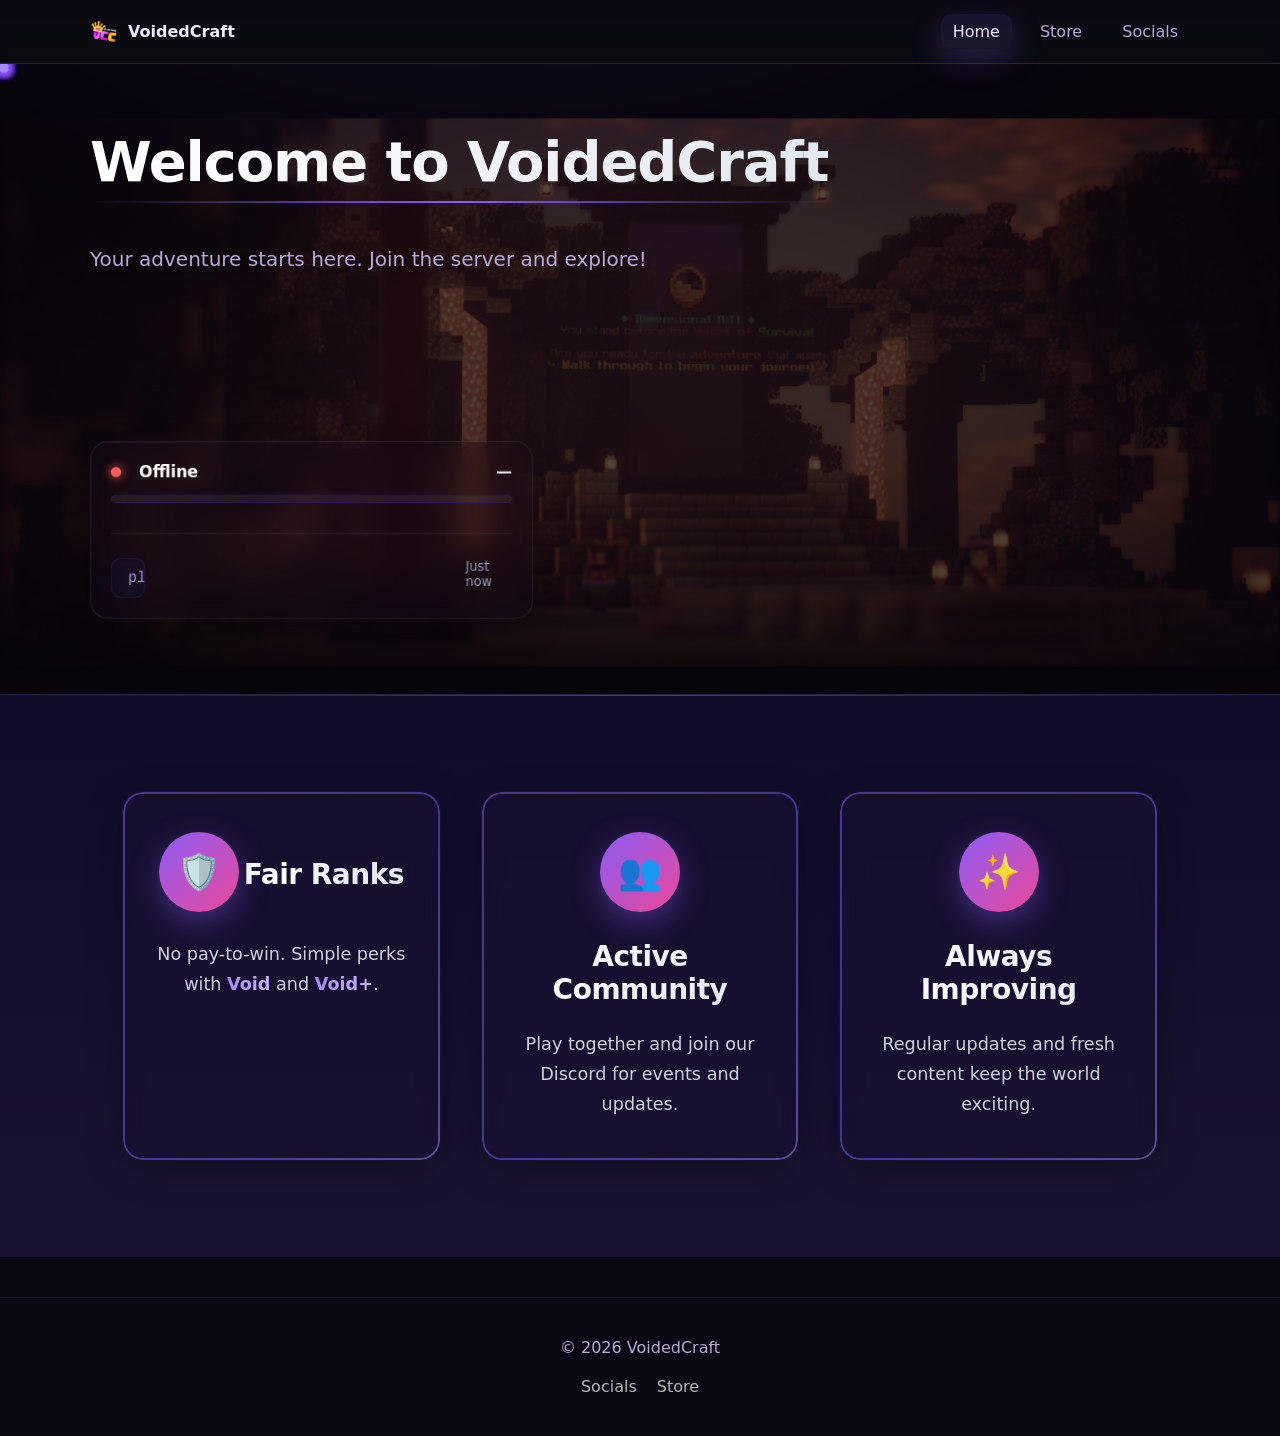
==== commit d92166f4: "Add files via upload" ====
--- a/index.html
+++ b/index.html
@@ -24,71 +24,44 @@
     </header>
 
     <main>
-      <section class="modern-hero">
-        <div class="hero-bg-overlay"></div>
-        <div class="container">
-          <div class="hero-grid">
-            <div class="hero-content">
-              <div class="badge">Welcome to VoidedCraft</div>
-              <h1 class="hero-title">
-                <span class="title-line">Your Ultimate</span>
-                <span class="title-line highlight">Minecraft</span>
-                <span class="title-line">Adventure</span>
-              </h1>
-              <p class="hero-subtitle">
-                Join our vibrant community and experience the best survival gameplay with custom features, events, and more!
-              </p>
-              
-              <div class="hero-cta">
-                <a href="./socials.html" class="btn btn-primary">
-                  <i class="icon-discord"></i> Join Community
-                </a>
-                <a href="./store.html" class="btn btn-outline">
-                  View Ranks & Perks
-                </a>
+      <section class="hero" style="--hero-image: url('./images/w.png')">
+        <div class="container hero-inner">
+          <h1 class="glow-title">Welcome to VoidedCraft</h1>
+          <p class="subtitle">Your adventure starts here. Join the server and explore!</p>
+
+          <div class="cta-row">
+            <a class="btn btn-primary btn-glow" href="./socials.html">Follow Us</a>
+            <a class="btn btn-primary btn-glow" href="./store.html">Browse Ranks</a>
+          </div>
+
+          <div class="status-card glass">
+            <div class="status-top">
+              <span class="status-dot" aria-hidden="true"></span>
+              <span class="status" id="status-indicator" aria-live="polite">Checking status…</span>
+              <span class="spacer"></span>
+              <span class="players" id="players-count">0 / 0</span>
+            </div>
+            <div class="progress" role="progressbar" aria-valuemin="0" aria-valuemax="100" aria-valuenow="0" aria-label="Server capacity">
+              <div class="bar" id="server-progress" style="width:0%"></div>
+            </div>
+            <div class="status-bottom">
+              <div class="ip-row">
+                <code id="server-ip">play.voidedcraft.club</code>
+                <button id="copy-ip" class="btn btn-secondary btn-glow" type="button">Copy IP</button>
               </div>
-              
-              <div class="server-status">
-                <div class="server-status-badge">
-                  <span class="status-dot"></span>
-                  <span class="status-text" id="status-indicator">Server Online</span>
-                </div>
-                <div class="server-ip">
-                  <span>play.voidedcraft.club</span>
-                  <button class="copy-btn" data-clipboard-text="play.voidedcraft.club">
-                    <i class="icon-copy"></i>
-                  </button>
-                </div>
-              </div>
-            </div>
-            
-            <div class="hero-visual">
-              <div class="hero-image">
-                <div class="hero-glow"></div>
-              </div>
-              <div class="player-count">
-                <div class="players-online">
-                  <span class="count">127</span>
-                  <span class="label">Players Online</span>
-                </div>
-              </div>
+              <div class="updated" id="last-updated">Just now</div>
             </div>
           </div>
         </div>
+        <div class="hero-particles" id="hero-particles" aria-hidden="true"></div>
       </section>
 
       <section class="features">
         <div class="container features-grid">
           <article class="feature">
-            <div class="rank-container">
-              <span class="icon" aria-hidden="true">🛡️</span>
-              <div class="rank-badges">
-                <span class="rank-badge void">Void</span>
-                <span class="rank-badge void-plus">Void+</span>
-              </div>
-            </div>
+            <span class="icon" aria-hidden="true">🛡️</span>
             <h3>Fair Ranks</h3>
-            <p>No pay-to-win. Simple perks for everyone.</p>
+            <p>No pay-to-win. Simple perks with <strong>Void</strong> and <strong>Void+</strong>.</p>
           </article>
           <article class="feature">
             <span class="icon" aria-hidden="true">👥</span>
@@ -105,15 +78,11 @@
     </main>
 
     <footer class="site-footer">
-      <div class="container footer-inner">
-        <div class="footer-brand">
-          <img src="./assets/images/voided.png" alt="VoidedCraft" class="footer-logo" width="40" height="40" />
-          <div>© <span id="year"></span> VoidedCraft</div>
-        </div>
+        <div class="container footer-inner">
+        <div>© <span id="year"></span> VoidedCraft</div>
         <div class="footer-links">
-          <a href="./index.html" class="active">Home</a>
+          <a href="./socials.html">Socials</a>
           <a href="./store.html">Store</a>
-          <a href="./socials.html">Socials</a>
         </div>
       </div>
     </footer>
